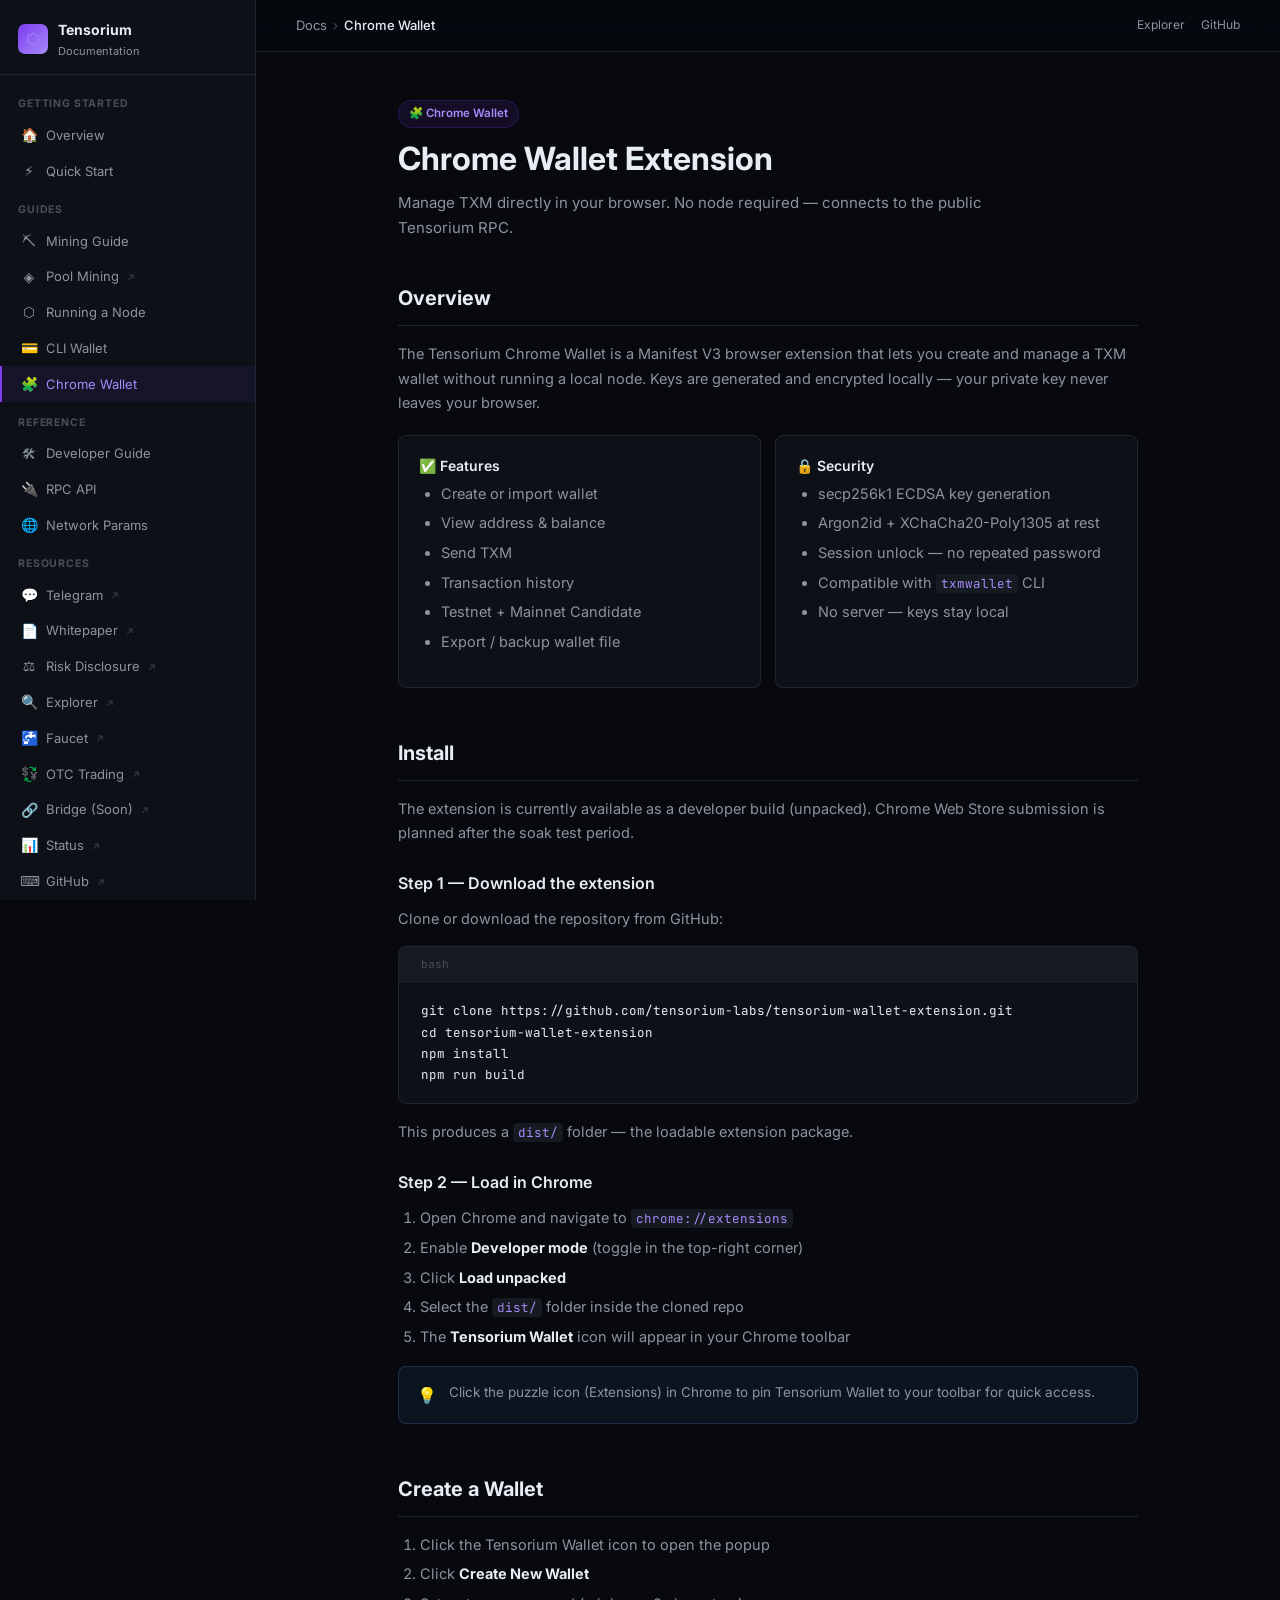
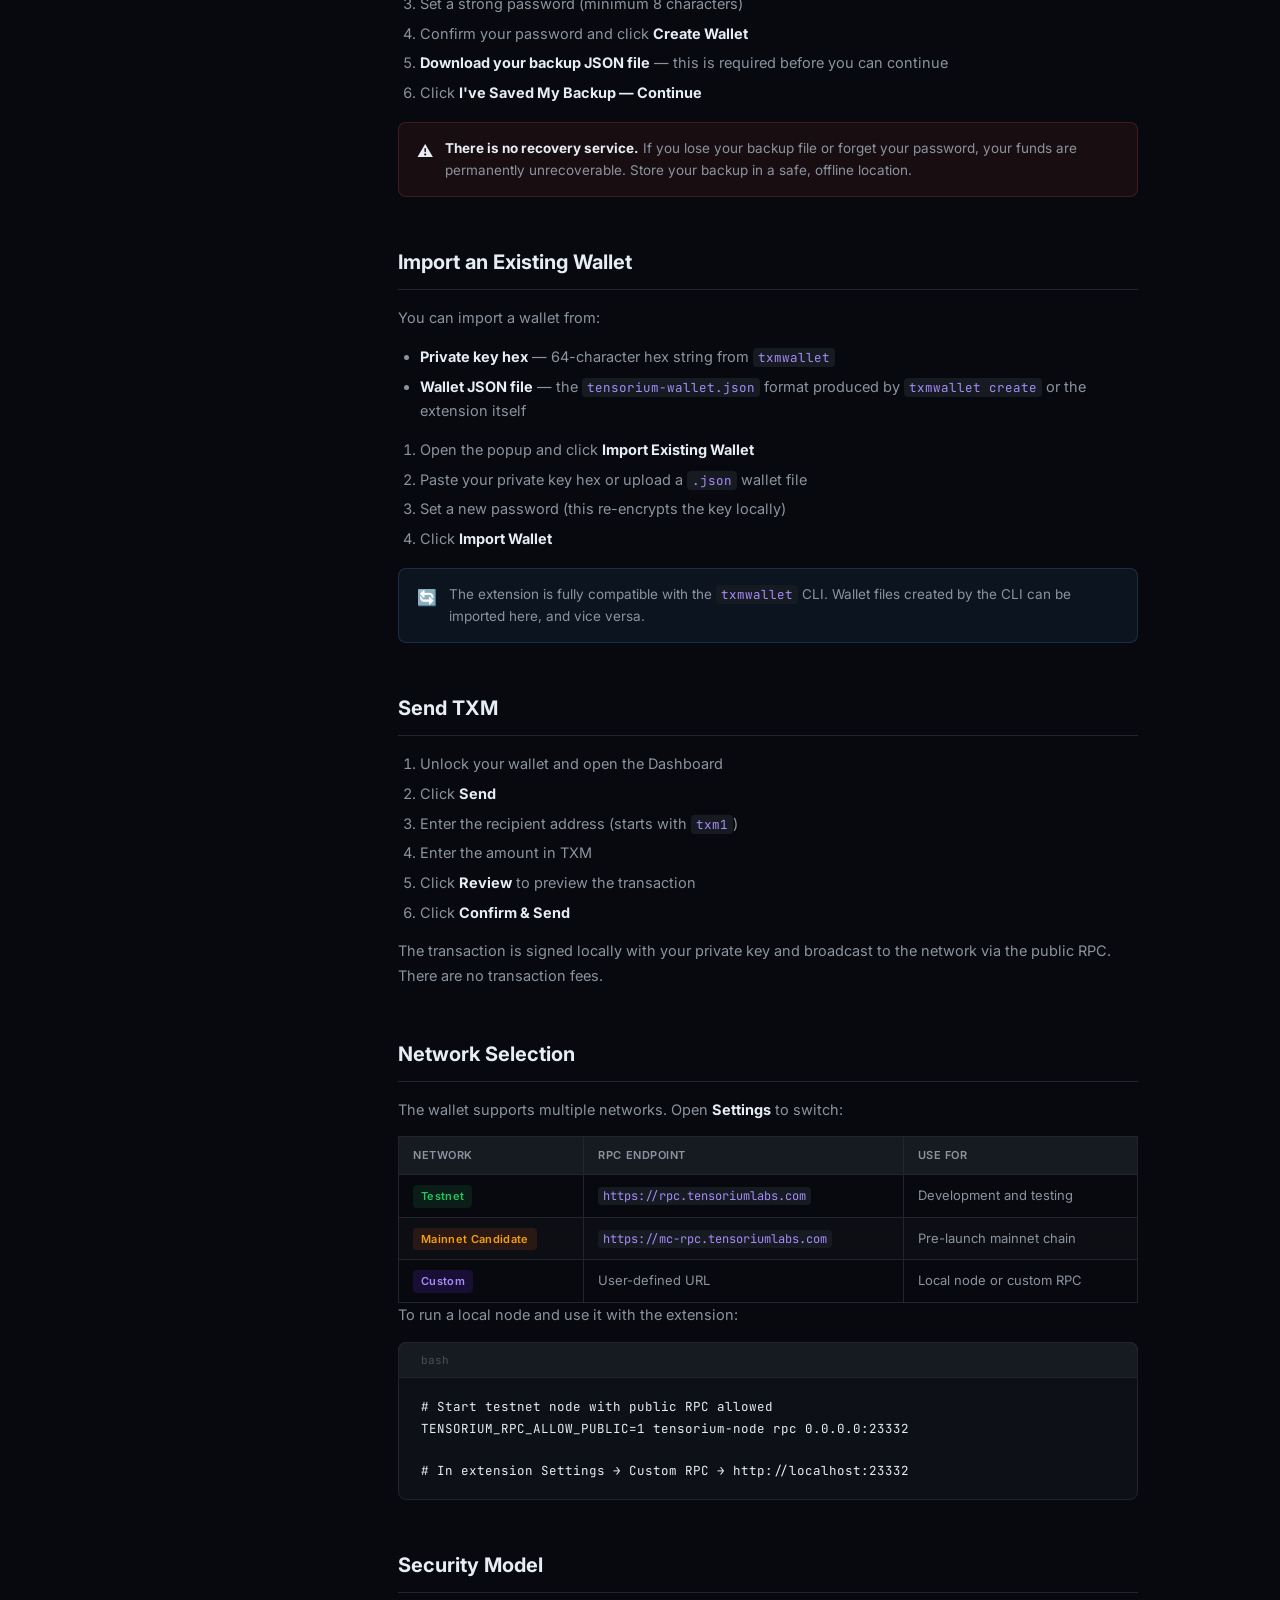
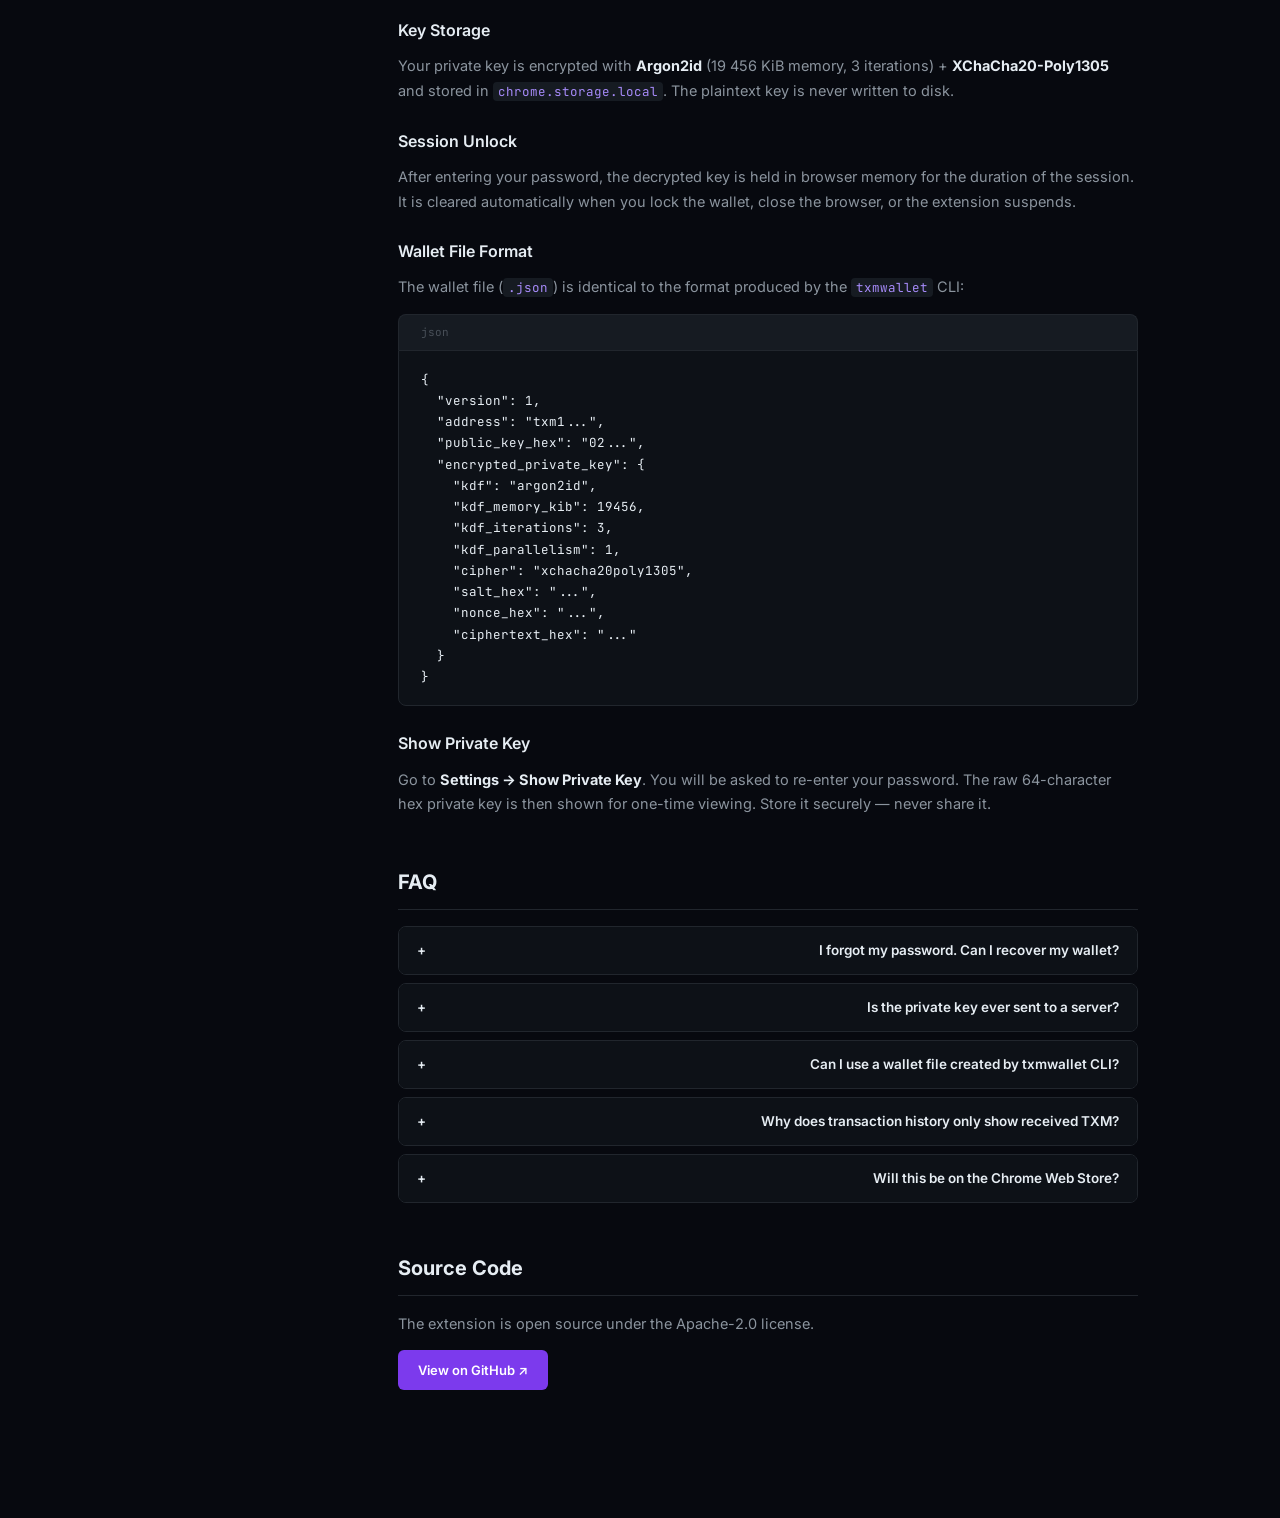
==== chrome-wallet.html @ 3ccdf234 "init: tensorium-docs initial commit" ====
<!DOCTYPE html>
<html lang="en">
<head>
  <meta charset="UTF-8"><meta name="viewport" content="width=device-width, initial-scale=1.0">
  <title>Chrome Wallet — Tensorium Docs</title>
  <link rel="stylesheet" href="/css/style.css">
  <link rel="icon" href="data:image/svg+xml,<svg xmlns='http://www.w3.org/2000/svg' viewBox='0 0 100 100'><text y='.9em' font-size='90'>⬡</text></svg>">
</head>
<body>
<div class="layout">
<aside class="sidebar">
  <a href="/" class="sidebar-brand"><div class="brand-icon">⬡</div><div><div class="brand-name">Tensorium</div><div class="brand-sub">Documentation</div></div></a>
  <nav class="sidebar-nav"></nav>
  <div class="sidebar-footer">v0.3.1-mainnet-candidate</div>
</aside>
<div class="main">
  <div class="topbar">
    <div class="topbar-breadcrumb"><a href="/">Docs</a><span class="sep">›</span><span class="cur">Chrome Wallet</span></div>
    <div class="topbar-links"><a href="https://explorer.tensoriumlabs.com" target="_blank">Explorer</a><a href="https://github.com/tensorium-labs/tensorium-core" target="_blank">GitHub</a></div>
  </div>
  <div class="content">

    <div class="page-header">
      <div class="page-tag">🧩 Chrome Wallet</div>
      <h1 class="page-title">Chrome Wallet Extension</h1>
      <p class="page-desc">Manage TXM directly in your browser. No node required — connects to the public Tensorium RPC.</p>
    </div>

    <div class="section" id="overview">
      <h2>Overview</h2>
      <p>The Tensorium Chrome Wallet is a Manifest V3 browser extension that lets you create and manage a TXM wallet without running a local node. Keys are generated and encrypted locally — your private key never leaves your browser.</p>

      <div class="cards" style="margin-top:1.2rem;">
        <div class="card">
          <div class="card-title">✅ Features</div>
          <ul>
            <li>Create or import wallet</li>
            <li>View address &amp; balance</li>
            <li>Send TXM</li>
            <li>Transaction history</li>
            <li>Testnet + Mainnet Candidate</li>
            <li>Export / backup wallet file</li>
          </ul>
        </div>
        <div class="card">
          <div class="card-title">🔒 Security</div>
          <ul>
            <li>secp256k1 ECDSA key generation</li>
            <li>Argon2id + XChaCha20-Poly1305 at rest</li>
            <li>Session unlock — no repeated password</li>
            <li>Compatible with <code>txmwallet</code> CLI</li>
            <li>No server — keys stay local</li>
          </ul>
        </div>
      </div>
    </div>

    <div class="section" id="install">
      <h2>Install</h2>
      <p>The extension is currently available as a developer build (unpacked). Chrome Web Store submission is planned after the soak test period.</p>

      <h3>Step 1 — Download the extension</h3>
      <p>Clone or download the repository from GitHub:</p>
      <div class="pre-header">bash</div>
      <pre>git clone https://github.com/tensorium-labs/tensorium-wallet-extension.git
cd tensorium-wallet-extension
npm install
npm run build</pre>
      <p>This produces a <code>dist/</code> folder — the loadable extension package.</p>

      <h3>Step 2 — Load in Chrome</h3>
      <ol>
        <li>Open Chrome and navigate to <code>chrome://extensions</code></li>
        <li>Enable <strong>Developer mode</strong> (toggle in the top-right corner)</li>
        <li>Click <strong>Load unpacked</strong></li>
        <li>Select the <code>dist/</code> folder inside the cloned repo</li>
        <li>The <strong>Tensorium Wallet</strong> icon will appear in your Chrome toolbar</li>
      </ol>

      <div class="callout callout-info">
        <span class="callout-icon">💡</span>
        <div class="callout-body">Click the puzzle icon (Extensions) in Chrome to pin Tensorium Wallet to your toolbar for quick access.</div>
      </div>
    </div>

    <div class="section" id="create">
      <h2>Create a Wallet</h2>
      <ol>
        <li>Click the Tensorium Wallet icon to open the popup</li>
        <li>Click <strong>Create New Wallet</strong></li>
        <li>Set a strong password (minimum 8 characters)</li>
        <li>Confirm your password and click <strong>Create Wallet</strong></li>
        <li><strong>Download your backup JSON file</strong> — this is required before you can continue</li>
        <li>Click <strong>I've Saved My Backup — Continue</strong></li>
      </ol>

      <div class="callout callout-danger">
        <span class="callout-icon">⚠️</span>
        <div class="callout-body"><strong>There is no recovery service.</strong> If you lose your backup file or forget your password, your funds are permanently unrecoverable. Store your backup in a safe, offline location.</div>
      </div>
    </div>

    <div class="section" id="import">
      <h2>Import an Existing Wallet</h2>
      <p>You can import a wallet from:</p>
      <ul>
        <li><strong>Private key hex</strong> — 64-character hex string from <code>txmwallet</code></li>
        <li><strong>Wallet JSON file</strong> — the <code>tensorium-wallet.json</code> format produced by <code>txmwallet create</code> or the extension itself</li>
      </ul>
      <ol>
        <li>Open the popup and click <strong>Import Existing Wallet</strong></li>
        <li>Paste your private key hex or upload a <code>.json</code> wallet file</li>
        <li>Set a new password (this re-encrypts the key locally)</li>
        <li>Click <strong>Import Wallet</strong></li>
      </ol>

      <div class="callout callout-info">
        <span class="callout-icon">🔄</span>
        <div class="callout-body">The extension is fully compatible with the <code>txmwallet</code> CLI. Wallet files created by the CLI can be imported here, and vice versa.</div>
      </div>
    </div>

    <div class="section" id="send">
      <h2>Send TXM</h2>
      <ol>
        <li>Unlock your wallet and open the Dashboard</li>
        <li>Click <strong>Send</strong></li>
        <li>Enter the recipient address (starts with <code>txm1</code>)</li>
        <li>Enter the amount in TXM</li>
        <li>Click <strong>Review</strong> to preview the transaction</li>
        <li>Click <strong>Confirm &amp; Send</strong></li>
      </ol>
      <p>The transaction is signed locally with your private key and broadcast to the network via the public RPC. There are no transaction fees.</p>
    </div>

    <div class="section" id="networks">
      <h2>Network Selection</h2>
      <p>The wallet supports multiple networks. Open <strong>Settings</strong> to switch:</p>

      <table>
        <thead><tr><th>Network</th><th>RPC Endpoint</th><th>Use for</th></tr></thead>
        <tbody>
          <tr><td><span class="badge badge-green">Testnet</span></td><td><code>https://rpc.tensoriumlabs.com</code></td><td>Development and testing</td></tr>
          <tr><td><span class="badge badge-yellow">Mainnet Candidate</span></td><td><code>https://mc-rpc.tensoriumlabs.com</code></td><td>Pre-launch mainnet chain</td></tr>
          <tr><td><span class="badge badge-purple">Custom</span></td><td>User-defined URL</td><td>Local node or custom RPC</td></tr>
        </tbody>
      </table>

      <p>To run a local node and use it with the extension:</p>
      <div class="pre-header">bash</div>
      <pre># Start testnet node with public RPC allowed
TENSORIUM_RPC_ALLOW_PUBLIC=1 tensorium-node rpc 0.0.0.0:23332

# In extension Settings → Custom RPC → http://localhost:23332</pre>
    </div>

    <div class="section" id="security-model">
      <h2>Security Model</h2>

      <h3>Key Storage</h3>
      <p>Your private key is encrypted with <strong>Argon2id</strong> (19 456 KiB memory, 3 iterations) + <strong>XChaCha20-Poly1305</strong> and stored in <code>chrome.storage.local</code>. The plaintext key is never written to disk.</p>

      <h3>Session Unlock</h3>
      <p>After entering your password, the decrypted key is held in browser memory for the duration of the session. It is cleared automatically when you lock the wallet, close the browser, or the extension suspends.</p>

      <h3>Wallet File Format</h3>
      <p>The wallet file (<code>.json</code>) is identical to the format produced by the <code>txmwallet</code> CLI:</p>
      <div class="pre-header">json</div>
      <pre>{
  "version": 1,
  "address": "txm1...",
  "public_key_hex": "02...",
  "encrypted_private_key": {
    "kdf": "argon2id",
    "kdf_memory_kib": 19456,
    "kdf_iterations": 3,
    "kdf_parallelism": 1,
    "cipher": "xchacha20poly1305",
    "salt_hex": "...",
    "nonce_hex": "...",
    "ciphertext_hex": "..."
  }
}</pre>

      <h3>Show Private Key</h3>
      <p>Go to <strong>Settings → Show Private Key</strong>. You will be asked to re-enter your password. The raw 64-character hex private key is then shown for one-time viewing. Store it securely — never share it.</p>
    </div>

    <div class="section" id="faq">
      <h2>FAQ</h2>

      <div class="faq-item">
        <div class="faq-q"><span class="faq-icon">+</span> I forgot my password. Can I recover my wallet?</div>
        <div class="faq-a">Only if you have your backup <code>.json</code> file. Import it and set a new password. If you have lost both the password and the backup, funds are unrecoverable — there is no server or recovery service.</div>
      </div>

      <div class="faq-item">
        <div class="faq-q"><span class="faq-icon">+</span> Is the private key ever sent to a server?</div>
        <div class="faq-a">No. Key generation, encryption, and signing all happen inside your browser. Only signed transactions are broadcast to the RPC.</div>
      </div>

      <div class="faq-item">
        <div class="faq-q"><span class="faq-icon">+</span> Can I use a wallet file created by txmwallet CLI?</div>
        <div class="faq-a">Yes. The extension uses the exact same wallet file format. Import it via Settings → Import Wallet → Upload .json file.</div>
      </div>

      <div class="faq-item">
        <div class="faq-q"><span class="faq-icon">+</span> Why does transaction history only show received TXM?</div>
        <div class="faq-a">The current history tab scans blocks for outputs matching your address. Full outgoing detection requires a dedicated indexer, which is planned for Phase 9B. Your sent transactions are still confirmed on-chain — check the explorer for full history.</div>
      </div>

      <div class="faq-item">
        <div class="faq-q"><span class="faq-icon">+</span> Will this be on the Chrome Web Store?</div>
        <div class="faq-a">Yes, after the mainnet-candidate soak test is complete and the chain is stable. Until then, use the developer build via Load Unpacked.</div>
      </div>
    </div>

    <div class="section" id="source">
      <h2>Source Code</h2>
      <p>The extension is open source under the Apache-2.0 license.</p>
      <a class="btn" href="https://github.com/tensorium-labs/tensorium-wallet-extension" target="_blank">View on GitHub ↗</a>
    </div>

  </div><!-- /content -->
</div><!-- /main -->
</div><!-- /layout -->
<script src="/js/nav.js"></script>
<script>buildSidebar('chrome-wallet.html'); setupScrollSpy();</script>
</body>
</html>
---- css/style.css ----
@import url('https://fonts.googleapis.com/css2?family=Inter:wght@400;500;600;700&family=JetBrains+Mono:wght@400;500&display=swap');

:root {
  --bg:        #07090f;
  --surface:   #0d1117;
  --surface2:  #161b22;
  --border:    #21262d;
  --border2:   #30363d;
  --primary:   #7c3aed;
  --primary-l: #a78bfa;
  --blue:      #58a6ff;
  --green:     #3fb950;
  --yellow:    #e3b341;
  --red:       #f85149;
  --text:      #e6edf3;
  --text2:     #8b949e;
  --text3:     #484f58;
  --sidebar-w: 256px;
  --radius:    8px;
}

*, *::before, *::after { box-sizing: border-box; margin: 0; padding: 0; }
html { scroll-behavior: smooth; }

body {
  font-family: 'Inter', system-ui, sans-serif;
  background: var(--bg);
  color: var(--text);
  font-size: 14.5px;
  line-height: 1.7;
}

a { color: var(--primary-l); text-decoration: none; }
a:hover { text-decoration: underline; }

/* ── Layout ──────────────────────────────────────────────────────────────── */

.layout { display: flex; min-height: 100vh; }

/* ── Sidebar ─────────────────────────────────────────────────────────────── */

.sidebar {
  width: var(--sidebar-w);
  flex-shrink: 0;
  background: var(--surface);
  border-right: 1px solid var(--border);
  position: fixed; top: 0; left: 0; height: 100vh;
  overflow-y: auto;
  display: flex; flex-direction: column;
  scrollbar-width: thin;
}

.sidebar-brand {
  display: flex; align-items: center; gap: 10px;
  padding: 18px 18px 14px;
  border-bottom: 1px solid var(--border);
  text-decoration: none;
}
.sidebar-brand:hover { text-decoration: none; }

.brand-icon {
  width: 30px; height: 30px;
  background: linear-gradient(135deg, var(--primary), var(--primary-l));
  border-radius: 7px;
  display: flex; align-items: center; justify-content: center;
  font-size: 15px; flex-shrink: 0;
}

.brand-name { font-weight: 700; font-size: 14px; color: var(--text); }
.brand-sub  { font-size: 11px; color: var(--text2); }

.sidebar-nav { padding: 12px 0; flex: 1; }

.nav-group { margin-bottom: 4px; }

.nav-group-title {
  padding: 8px 18px 4px;
  font-size: 10.5px; font-weight: 700;
  text-transform: uppercase; letter-spacing: .08em;
  color: var(--text3);
}

.nav-item {
  display: flex; align-items: center; gap: 8px;
  padding: 6px 18px;
  font-size: 13px; color: var(--text2);
  text-decoration: none;
  border-left: 2px solid transparent;
  transition: color .12s, background .12s;
  cursor: pointer;
}
.nav-item:hover { color: var(--text); background: var(--surface2); text-decoration: none; }
.nav-item.active { color: var(--primary-l); border-left-color: var(--primary); background: rgba(124,58,237,.08); }
.nav-item .nav-icon { font-size: 14px; width: 18px; text-align: center; flex-shrink: 0; }

.sidebar-footer {
  padding: 12px 18px;
  border-top: 1px solid var(--border);
  font-size: 11px; color: var(--text3);
}
.sidebar-footer a { color: var(--text2); }

/* ── Main ���───────────────────────────────────────────────────────────────── */

.main { margin-left: var(--sidebar-w); flex: 1; min-width: 0; }

.topbar {
  display: flex; align-items: center;
  padding: 0 40px; height: 52px;
  border-bottom: 1px solid var(--border);
  background: rgba(7,9,15,.8);
  backdrop-filter: blur(12px);
  position: sticky; top: 0; z-index: 10;
  gap: 12px;
}

.topbar-breadcrumb {
  display: flex; align-items: center; gap: 6px;
  font-size: 13px; color: var(--text2);
}
.topbar-breadcrumb a { color: var(--text2); }
.topbar-breadcrumb .sep { color: var(--text3); }
.topbar-breadcrumb .cur { color: var(--text); font-weight: 500; }

.topbar-links { margin-left: auto; display: flex; gap: 16px; }
.topbar-links a { font-size: 12px; color: var(--text2); }
.topbar-links a:hover { color: var(--text); text-decoration: none; }

.content { max-width: 820px; margin: 0 auto; padding: 48px 40px 80px; }

/* ── Page header ─────────────────────────────────────────────────────────── */

.page-header { margin-bottom: 40px; }

.page-tag {
  display: inline-flex; align-items: center; gap: 6px;
  background: rgba(124,58,237,.1); color: var(--primary-l);
  border: 1px solid rgba(124,58,237,.2);
  padding: 3px 10px; border-radius: 20px;
  font-size: 11.5px; font-weight: 600; margin-bottom: 12px;
}

.page-title {
  font-size: 32px; font-weight: 700; line-height: 1.2; margin-bottom: 12px;
  background: linear-gradient(135deg, var(--text) 60%, var(--primary-l));
  -webkit-background-clip: text; -webkit-text-fill-color: transparent;
  background-clip: text;
}

.page-desc { font-size: 15px; color: var(--text2); max-width: 600px; }

/* ── Section headings ────────────────────────────────────────────────────── */

.section { margin-bottom: 48px; scroll-margin-top: 72px; }

h2 {
  font-size: 20px; font-weight: 700; color: var(--text);
  margin-bottom: 16px; padding-bottom: 10px;
  border-bottom: 1px solid var(--border);
}

h3 {
  font-size: 16px; font-weight: 600; color: var(--text);
  margin: 24px 0 10px;
}

h4 {
  font-size: 11px; font-weight: 700; text-transform: uppercase;
  letter-spacing: .06em; color: var(--text2);
  margin: 18px 0 8px;
}

p { color: var(--text2); margin-bottom: 14px; }
p strong { color: var(--text); }

ul, ol { padding-left: 22px; margin-bottom: 14px; }
li { color: var(--text2); margin-bottom: 5px; }
li strong { color: var(--text); }

/* ── Code ────────────────────────────────────────────────────────────────── */

pre {
  background: var(--surface);
  border: 1px solid var(--border);
  border-radius: var(--radius);
  padding: 18px 22px;
  overflow-x: auto;
  font-family: 'JetBrains Mono', monospace;
  font-size: 12.5px; line-height: 1.7;
  color: var(--text); margin: 16px 0;
  position: relative;
}

.pre-header {
  background: var(--surface2);
  border: 1px solid var(--border);
  border-bottom: none;
  border-radius: var(--radius) var(--radius) 0 0;
  padding: 8px 22px;
  font-size: 11px; color: var(--text3);
  font-family: 'JetBrains Mono', monospace;
  display: flex; align-items: center; justify-content: space-between;
}

.pre-header + pre {
  border-top-left-radius: 0;
  border-top-right-radius: 0;
  margin-top: 0;
}

code {
  font-family: 'JetBrains Mono', monospace;
  font-size: 12.5px; background: var(--surface2);
  padding: 1px 5px; border-radius: 4px;
  color: var(--primary-l);
}
pre code { background: none; padding: 0; color: inherit; }

/* ── Tables ──────────────────────────────────────────────────────────────── */

.table-wrap { overflow-x: auto; margin: 16px 0; }

table { width: 100%; border-collapse: collapse; font-size: 13px; }

th {
  background: var(--surface2);
  padding: 9px 14px;
  text-align: left; font-size: 11px; font-weight: 600;
  text-transform: uppercase; letter-spacing: .05em;
  color: var(--text2); border: 1px solid var(--border);
}

td {
  padding: 9px 14px; border: 1px solid var(--border);
  color: var(--text2); vertical-align: top;
}
td:first-child { color: var(--text); font-weight: 500; }
td code { font-size: 12px; }
tr:nth-child(even) td { background: rgba(255,255,255,.018); }

/* ── Callouts ─────────────────────────────────────────────────────────���──── */

.callout {
  border-radius: var(--radius); padding: 14px 18px;
  margin: 16px 0; font-size: 13.5px;
  display: flex; gap: 12px; align-items: flex-start;
}
.callout-icon { font-size: 16px; flex-shrink: 0; margin-top: 1px; }
.callout-body { color: var(--text2); }
.callout-body strong { color: var(--text); }
.callout-info    { background: rgba(88,166,255,.07);  border: 1px solid rgba(88,166,255,.18); }
.callout-warn    { background: rgba(227,179,65,.07);  border: 1px solid rgba(227,179,65,.18); }
.callout-success { background: rgba(63,185,80,.07);   border: 1px solid rgba(63,185,80,.18); }
.callout-danger  { background: rgba(248,81,73,.07);   border: 1px solid rgba(248,81,73,.18); }

/* ── Steps ───────────────────────────────────────────────────────────────── */

.steps { margin: 20px 0; }

.step {
  display: flex; gap: 16px;
  padding: 16px 0; border-bottom: 1px solid var(--border);
}
.step:last-child { border-bottom: none; }

.step-num {
  width: 28px; height: 28px; border-radius: 50%;
  background: rgba(124,58,237,.15); color: var(--primary-l);
  border: 1px solid rgba(124,58,237,.3);
  display: flex; align-items: center; justify-content: center;
  font-size: 13px; font-weight: 700; flex-shrink: 0; margin-top: 1px;
}

.step-content {}
.step-title { font-weight: 600; color: var(--text); margin-bottom: 4px; }
.step-desc  { font-size: 13px; color: var(--text2); }

/* ── Cards grid ──────────────────────────────────────────────────────────── */

.cards { display: grid; grid-template-columns: repeat(auto-fit, minmax(220px, 1fr)); gap: 14px; margin: 20px 0; }

.card {
  background: var(--surface); border: 1px solid var(--border);
  border-radius: var(--radius); padding: 18px 20px;
  text-decoration: none; transition: border-color .15s, transform .15s;
  display: block;
}
.card:hover { border-color: var(--primary); transform: translateY(-1px); text-decoration: none; }
.card-icon  { font-size: 22px; margin-bottom: 10px; }
.card-title { font-weight: 600; color: var(--text); margin-bottom: 4px; font-size: 14px; }
.card-desc  { font-size: 12.5px; color: var(--text2); }

/* ── Params table ────────────────────────────────────────────────────────── */

.param-table { margin: 16px 0; }
.param-row {
  display: grid; grid-template-columns: 220px 1fr;
  border-bottom: 1px solid var(--border);
  padding: 10px 0; gap: 16px;
}
.param-row:first-child { border-top: 1px solid var(--border); }
.param-key  { font-family: 'JetBrains Mono', monospace; font-size: 12.5px; color: var(--primary-l); }
.param-val  { font-size: 13px; color: var(--text2); }

/* ── FAQ ─────────────────────────────────────────────────────────────────── */

.faq { margin: 16px 0; }
.faq-item { border: 1px solid var(--border); border-radius: var(--radius); margin-bottom: 8px; overflow: hidden; }
.faq-q {
  padding: 12px 18px; font-weight: 600; font-size: 13.5px;
  background: var(--surface); cursor: pointer;
  display: flex; justify-content: space-between; align-items: center;
  user-select: none;
}
.faq-q:hover { background: var(--surface2); }
.faq-a {
  max-height: 0; overflow: hidden;
  transition: max-height .25s, padding .25s;
  font-size: 13.5px; color: var(--text2); padding: 0 18px;
}
.faq-a.open { max-height: 400px; padding: 14px 18px; border-top: 1px solid var(--border); }

/* ── Responsive ──────────────────────────────────────────────────────────── */

@media (max-width: 900px) {
  .sidebar { display: none; }
  .main    { margin-left: 0; }
  .content { padding: 32px 20px 60px; }
  .topbar  { padding: 0 20px; }
}

/* ── Badges ──────────────────────────────────────────────────────────────── */
.badge { display: inline-block; padding: 2px 8px; border-radius: 4px; font-size: 11px; font-weight: 600; letter-spacing: .03em; }
.badge-green  { background: #14532d44; color: #22c55e; }
.badge-yellow { background: #78350f44; color: #f59e0b; }
.badge-purple { background: #4c1d9544; color: #a78bfa; }

/* ── Button ──────────────────────────────────────────────────────────────── */
.btn { display: inline-block; background: var(--primary); color: #fff; padding: 9px 20px; border-radius: 6px; font-size: 13px; font-weight: 600; text-decoration: none; transition: opacity .15s; }
.btn:hover { opacity: .85; text-decoration: none; }
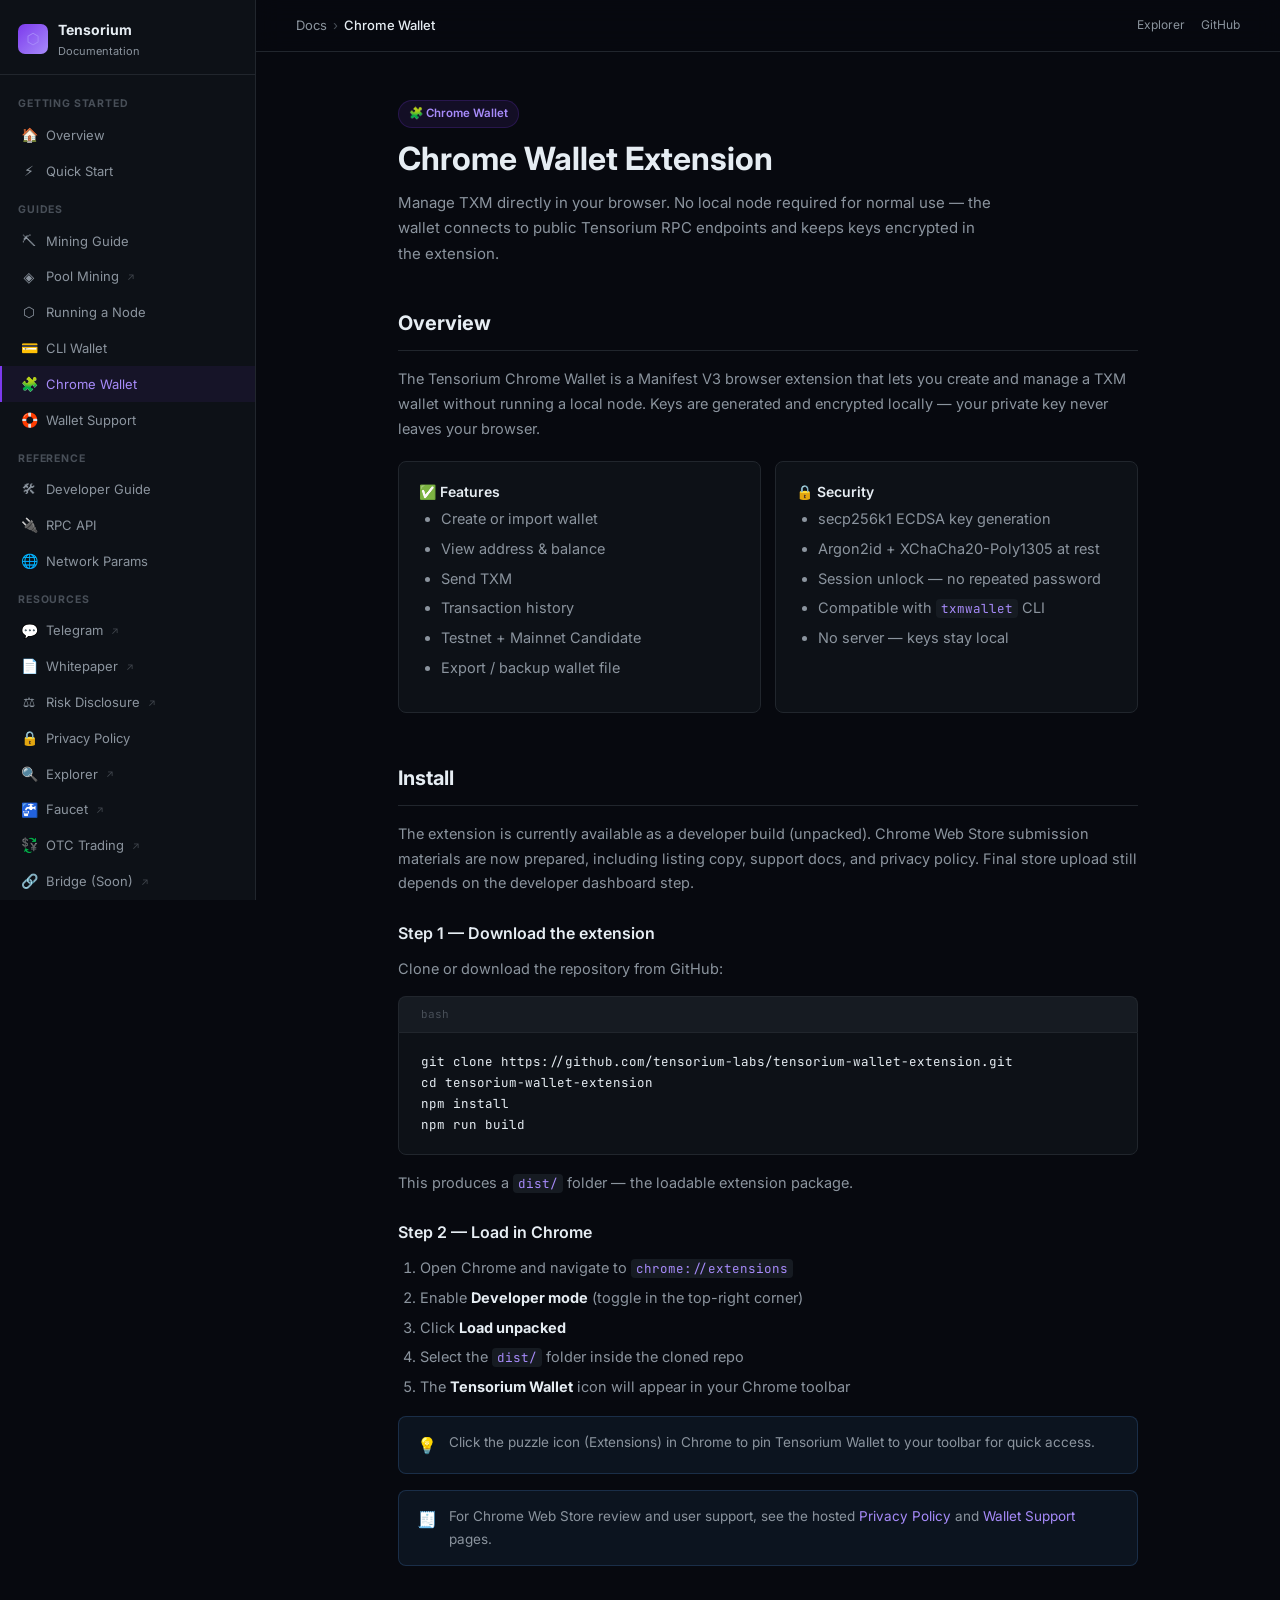
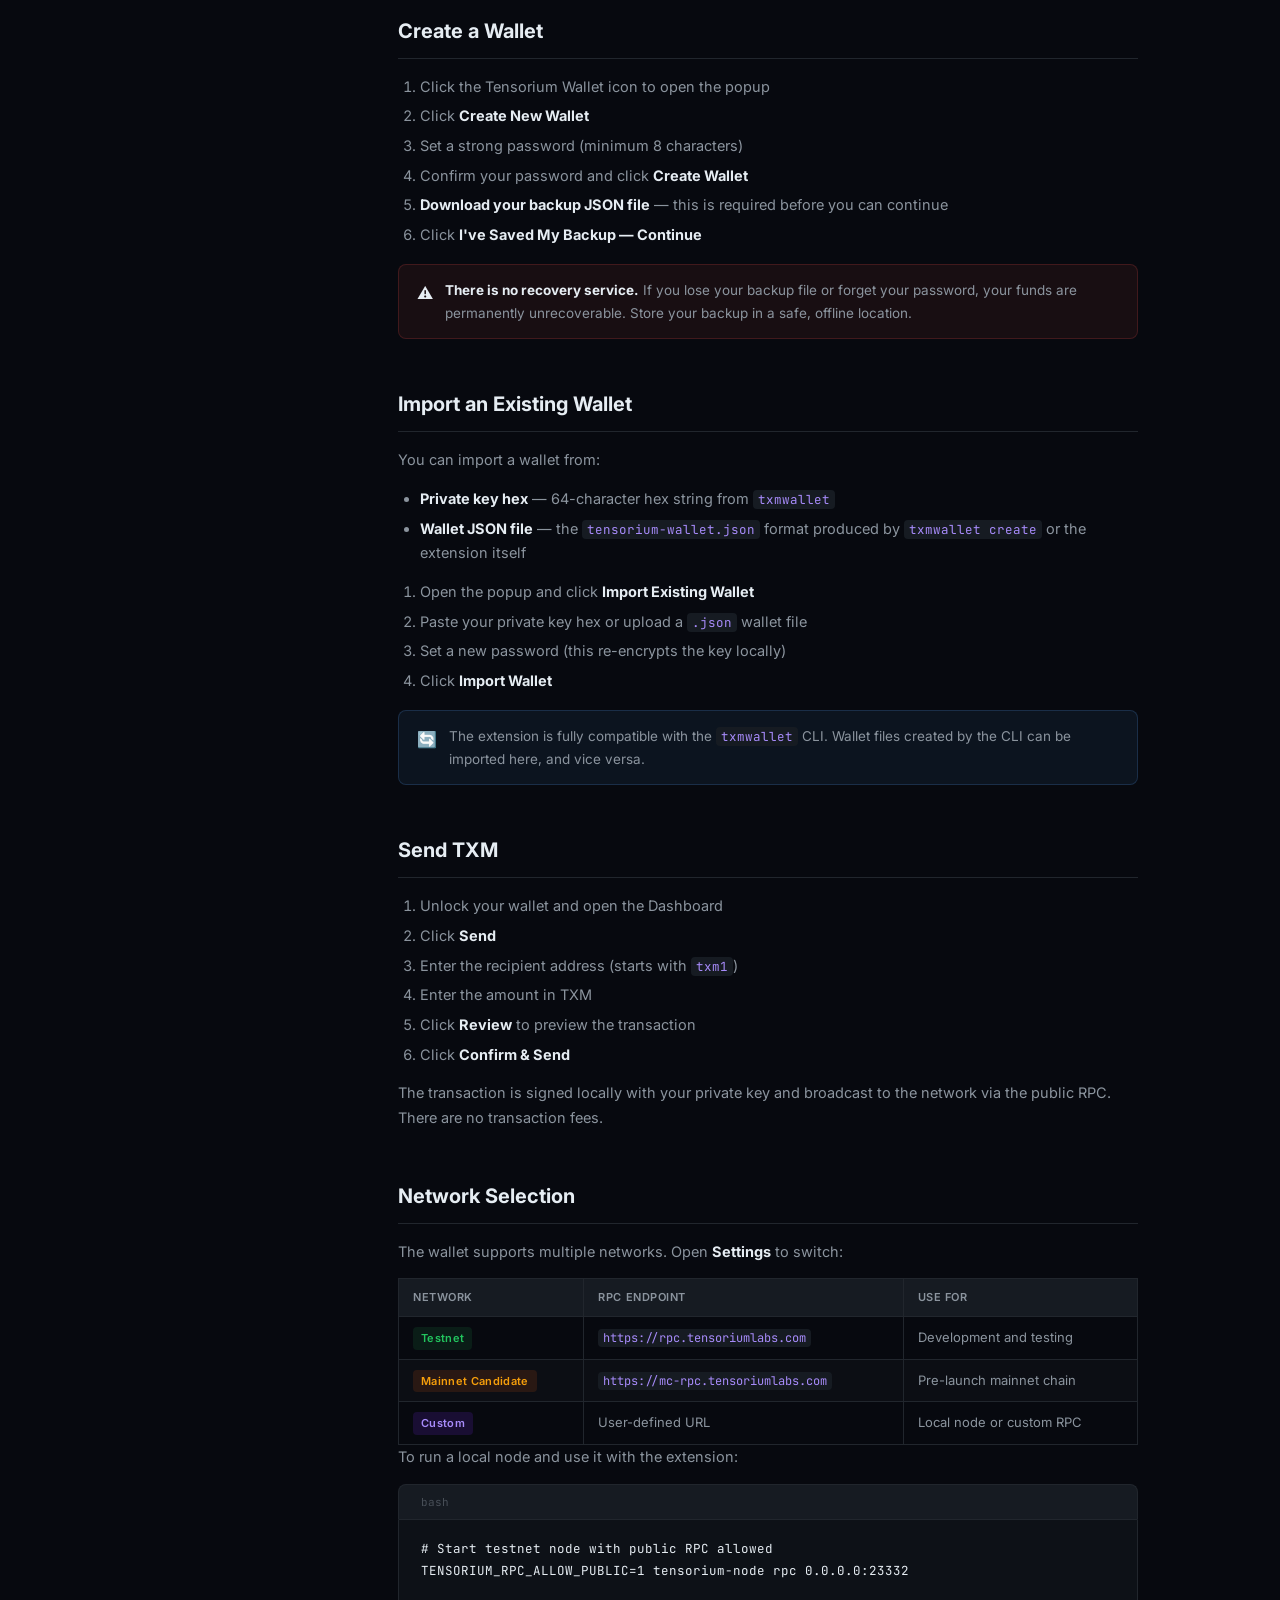
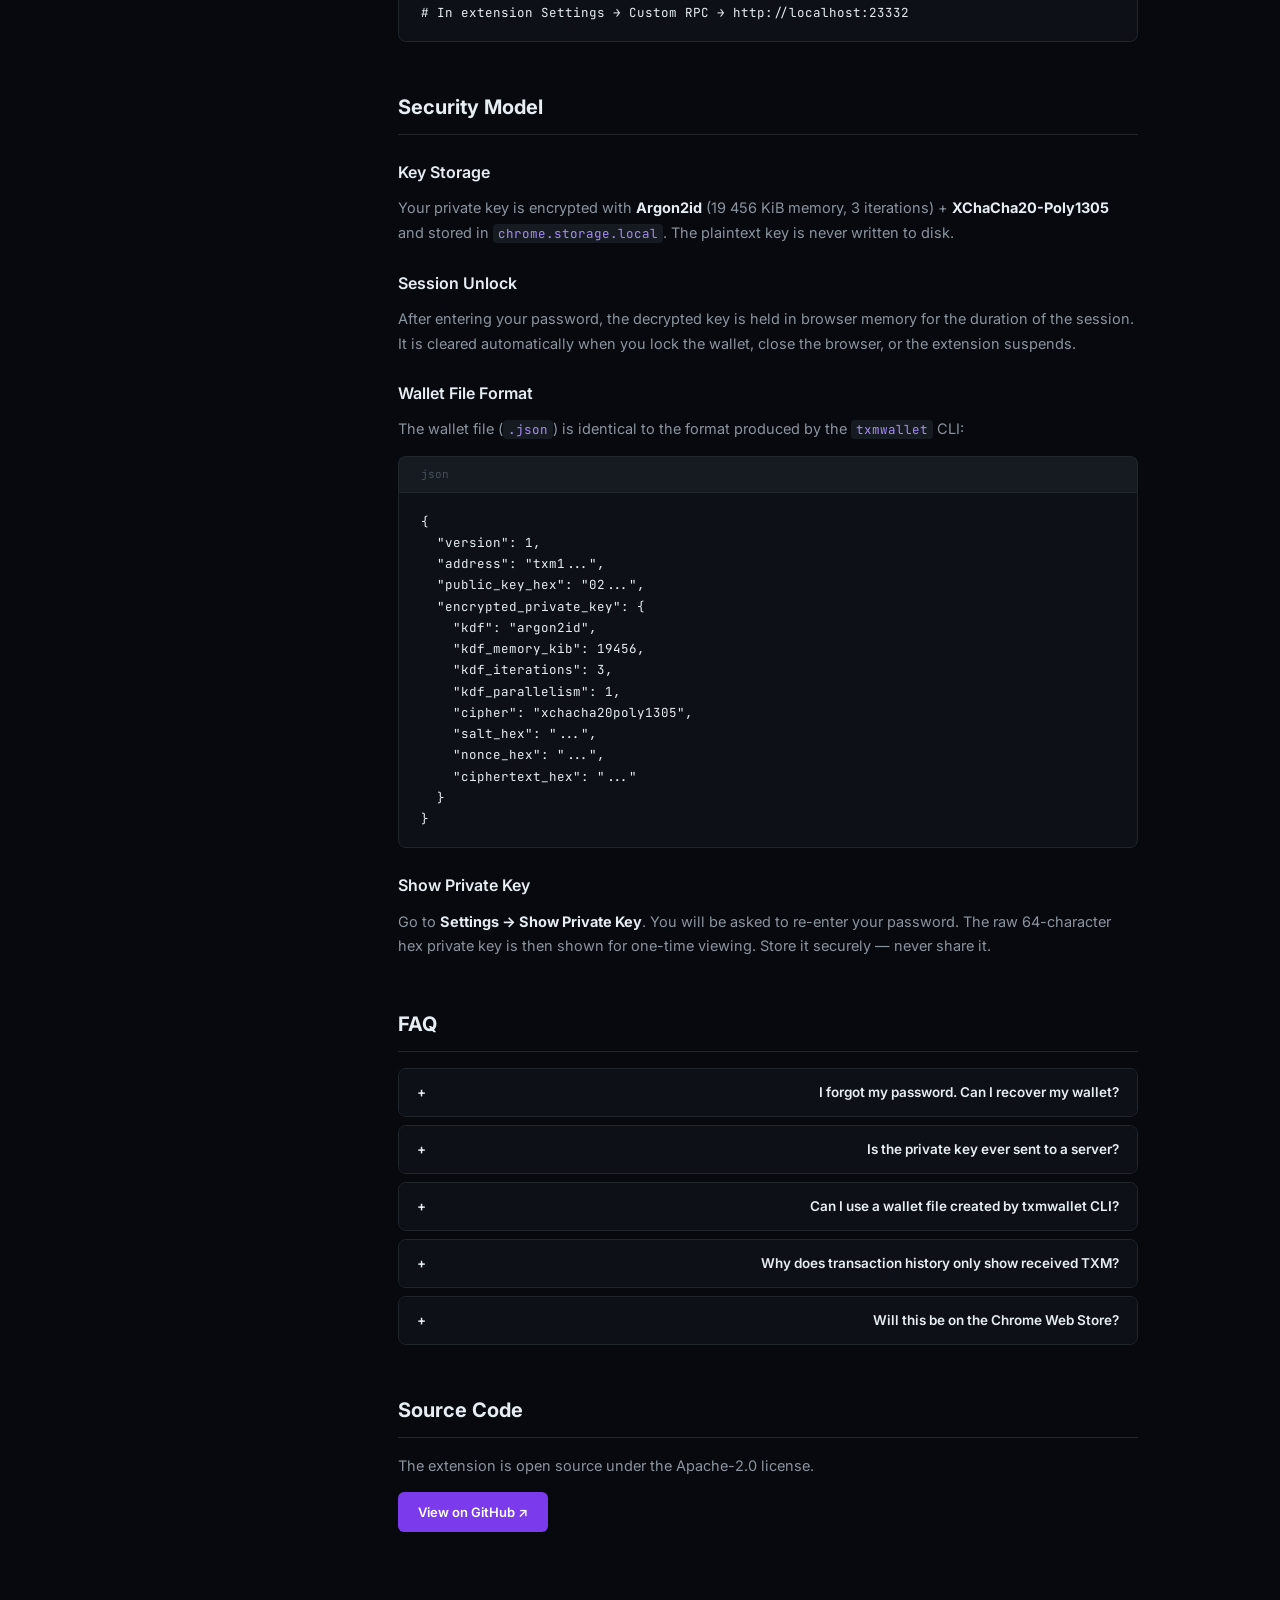
==== commit e7659bd9: "docs: add wallet support and privacy pages" ====
--- a/chrome-wallet.html
+++ b/chrome-wallet.html
@@ -23,7 +23,7 @@
     <div class="page-header">
       <div class="page-tag">🧩 Chrome Wallet</div>
       <h1 class="page-title">Chrome Wallet Extension</h1>
-      <p class="page-desc">Manage TXM directly in your browser. No node required — connects to the public Tensorium RPC.</p>
+      <p class="page-desc">Manage TXM directly in your browser. No local node required for normal use — the wallet connects to public Tensorium RPC endpoints and keeps keys encrypted in the extension.</p>
     </div>
 
     <div class="section" id="overview">
@@ -57,7 +57,7 @@
 
     <div class="section" id="install">
       <h2>Install</h2>
-      <p>The extension is currently available as a developer build (unpacked). Chrome Web Store submission is planned after the soak test period.</p>
+      <p>The extension is currently available as a developer build (unpacked). Chrome Web Store submission materials are now prepared, including listing copy, support docs, and privacy policy. Final store upload still depends on the developer dashboard step.</p>
 
       <h3>Step 1 — Download the extension</h3>
       <p>Clone or download the repository from GitHub:</p>
@@ -80,6 +80,11 @@
       <div class="callout callout-info">
         <span class="callout-icon">💡</span>
         <div class="callout-body">Click the puzzle icon (Extensions) in Chrome to pin Tensorium Wallet to your toolbar for quick access.</div>
+      </div>
+
+      <div class="callout callout-info">
+        <span class="callout-icon">🧾</span>
+        <div class="callout-body">For Chrome Web Store review and user support, see the hosted <a href="/privacy-policy.html">Privacy Policy</a> and <a href="/wallet-support.html">Wallet Support</a> pages.</div>
       </div>
     </div>
 
@@ -211,7 +216,7 @@
 
       <div class="faq-item">
         <div class="faq-q"><span class="faq-icon">+</span> Will this be on the Chrome Web Store?</div>
-        <div class="faq-a">Yes, after the mainnet-candidate soak test is complete and the chain is stable. Until then, use the developer build via Load Unpacked.</div>
+          <div class="faq-a">Yes. The submission pack is ready, but final publication still depends on manual Chrome Web Store dashboard steps and review timing. Until the listing is approved, use the developer build via Load Unpacked.</div>
       </div>
     </div>
 
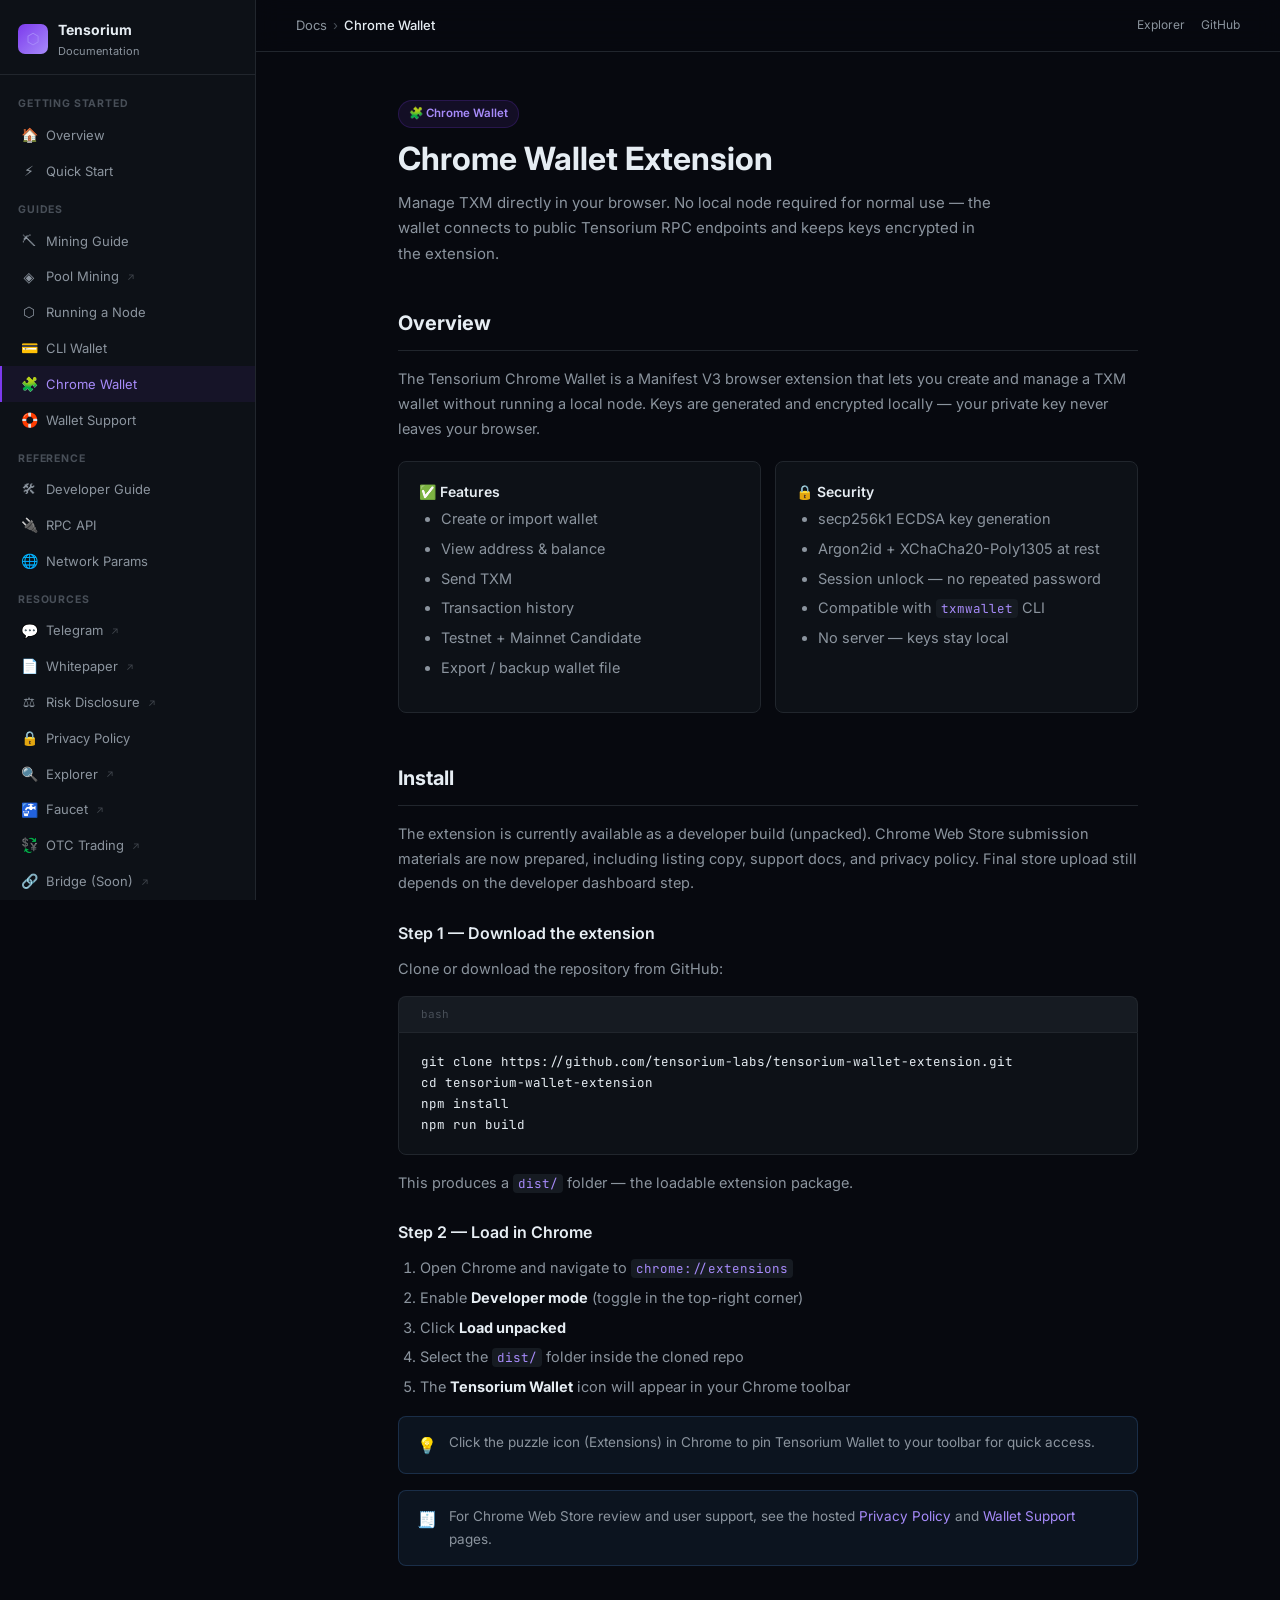
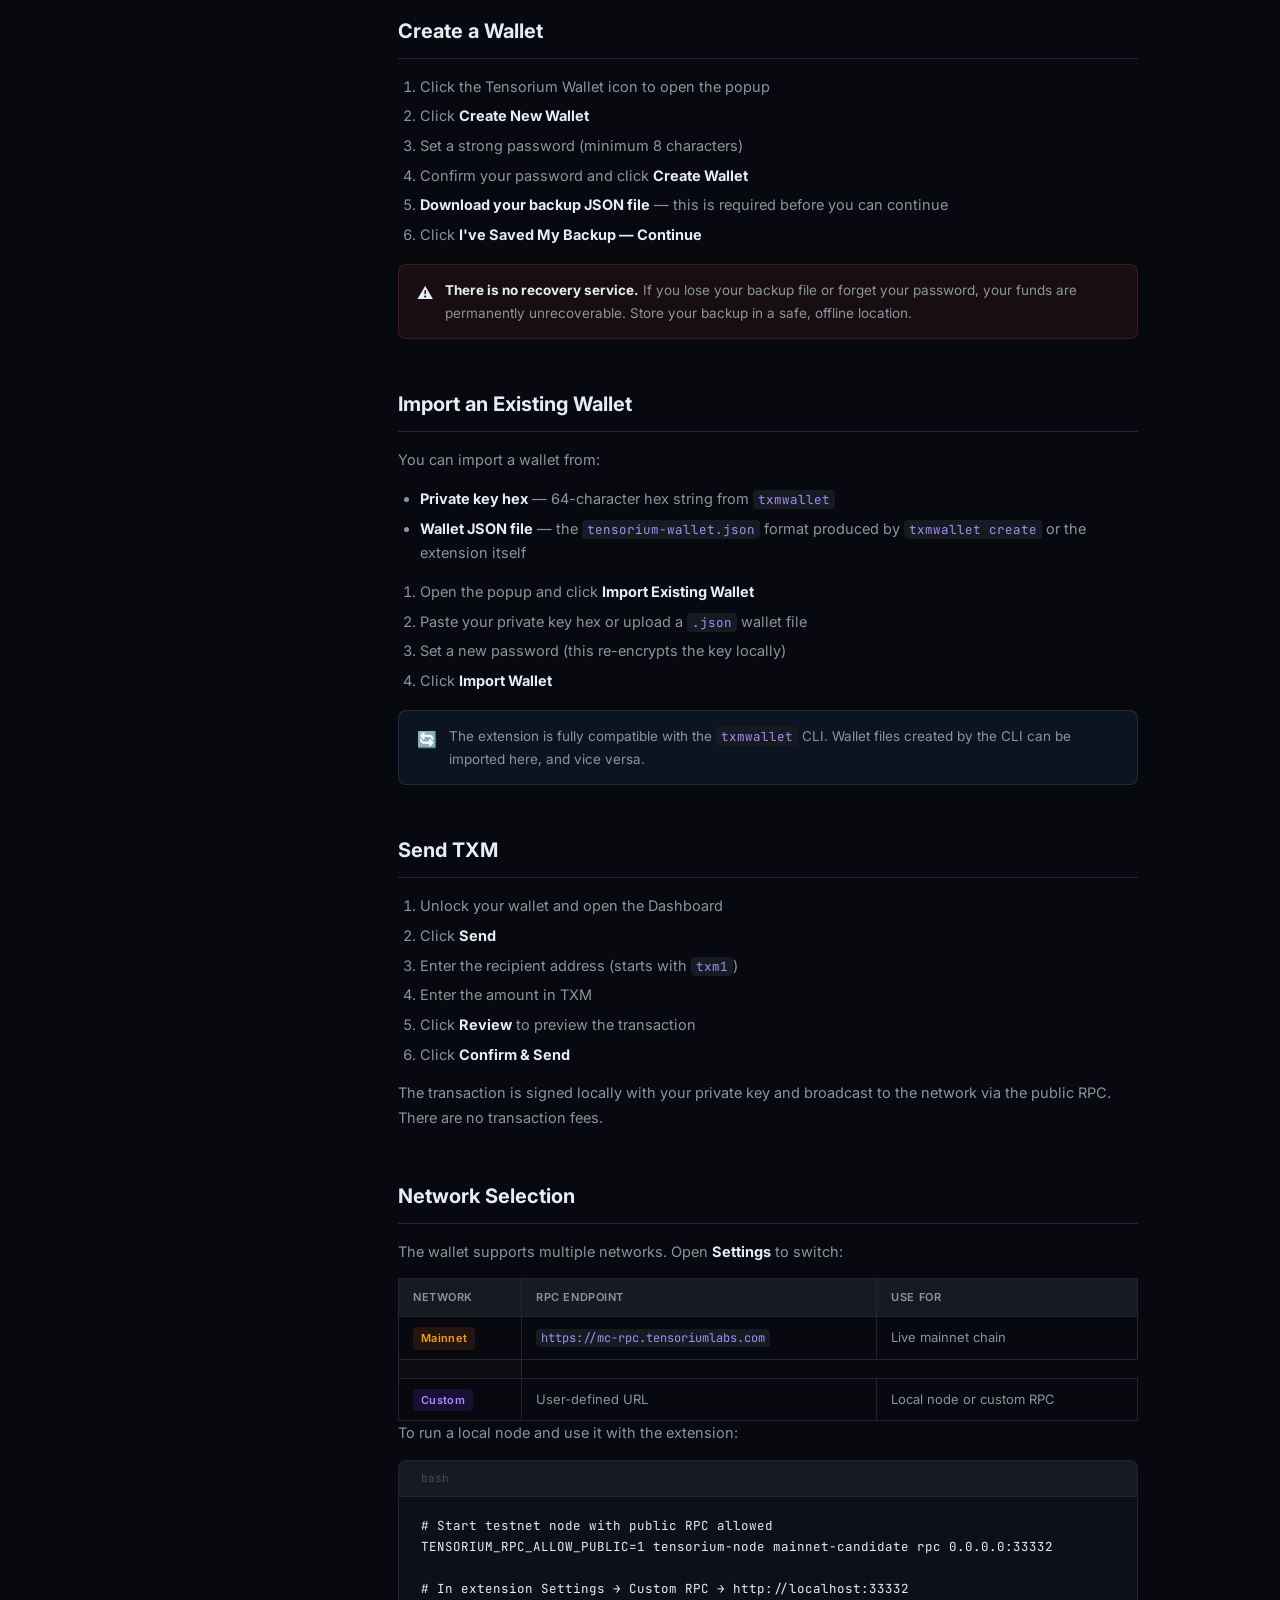
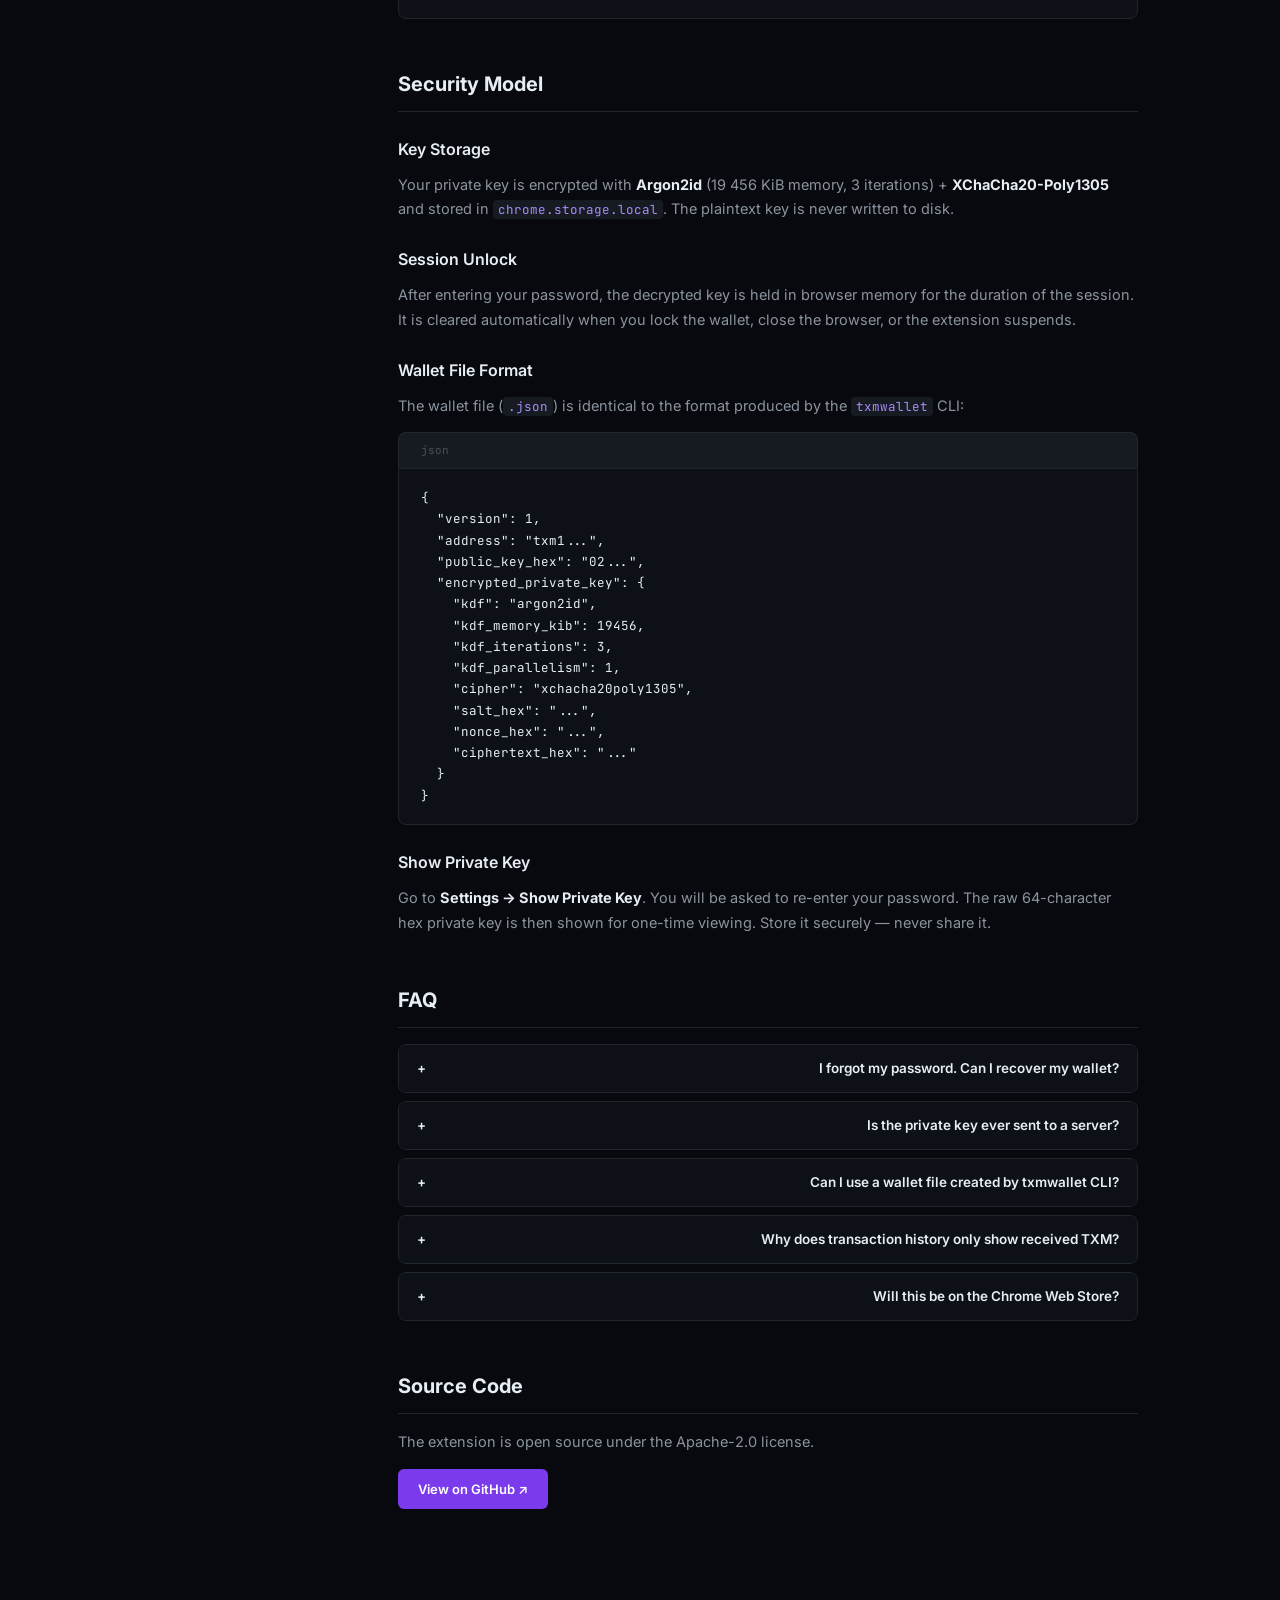
==== commit 60633c6f: "fix: remove testnet references, update to mainnet endpoints - rpc.tensoriumlabs.com → mc-rpc.tensori" ====
--- a/chrome-wallet.html
+++ b/chrome-wallet.html
@@ -145,8 +145,8 @@
       <table>
         <thead><tr><th>Network</th><th>RPC Endpoint</th><th>Use for</th></tr></thead>
         <tbody>
-          <tr><td><span class="badge badge-green">Testnet</span></td><td><code>https://rpc.tensoriumlabs.com</code></td><td>Development and testing</td></tr>
-          <tr><td><span class="badge badge-yellow">Mainnet Candidate</span></td><td><code>https://mc-rpc.tensoriumlabs.com</code></td><td>Pre-launch mainnet chain</td></tr>
+          <tr><td><span class="badge badge-yellow">Mainnet</span></td><td><code>https://mc-rpc.tensoriumlabs.com</code></td><td>Live mainnet chain</td></tr>
+          <tr><td></tr>
           <tr><td><span class="badge badge-purple">Custom</span></td><td>User-defined URL</td><td>Local node or custom RPC</td></tr>
         </tbody>
       </table>
@@ -154,9 +154,9 @@
       <p>To run a local node and use it with the extension:</p>
       <div class="pre-header">bash</div>
       <pre># Start testnet node with public RPC allowed
-TENSORIUM_RPC_ALLOW_PUBLIC=1 tensorium-node rpc 0.0.0.0:23332
-
-# In extension Settings → Custom RPC → http://localhost:23332</pre>
+TENSORIUM_RPC_ALLOW_PUBLIC=1 tensorium-node mainnet-candidate rpc 0.0.0.0:33332
+
+# In extension Settings → Custom RPC → http://localhost:33332</pre>
     </div>
 
     <div class="section" id="security-model">
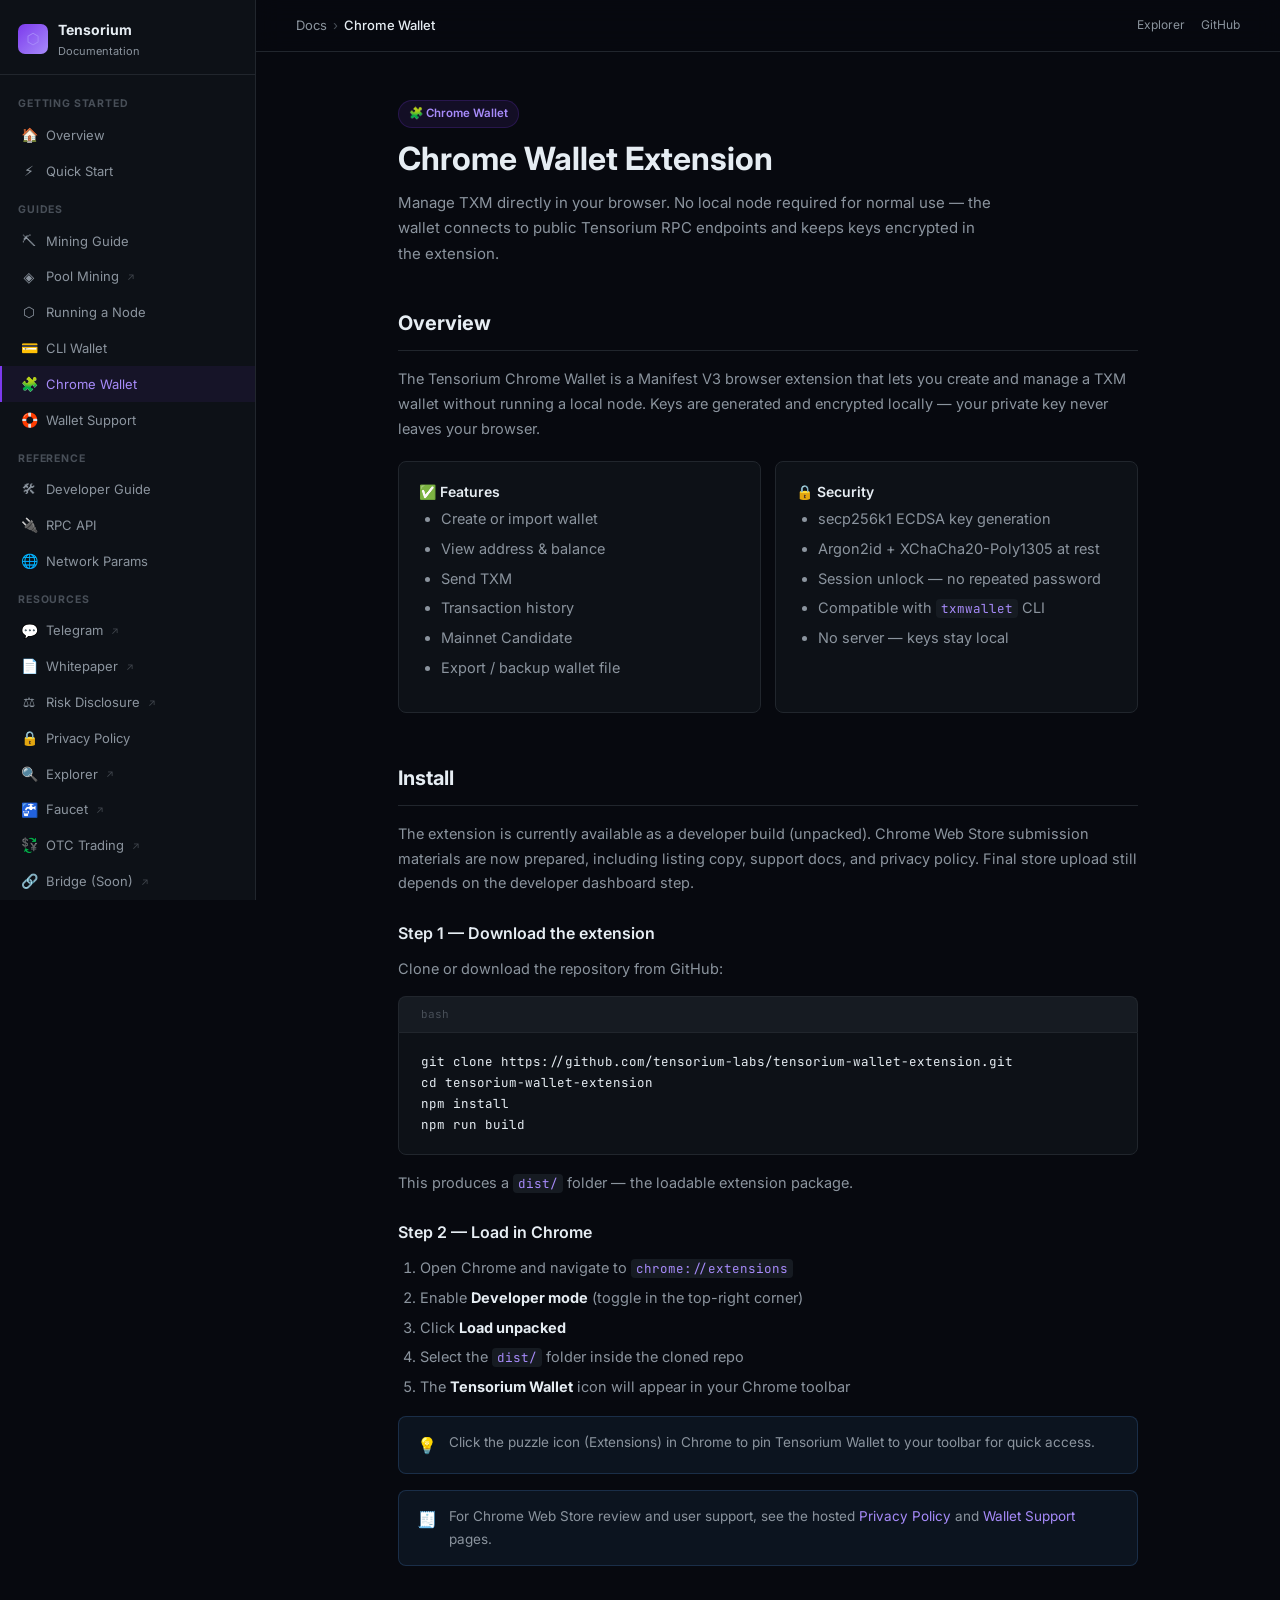
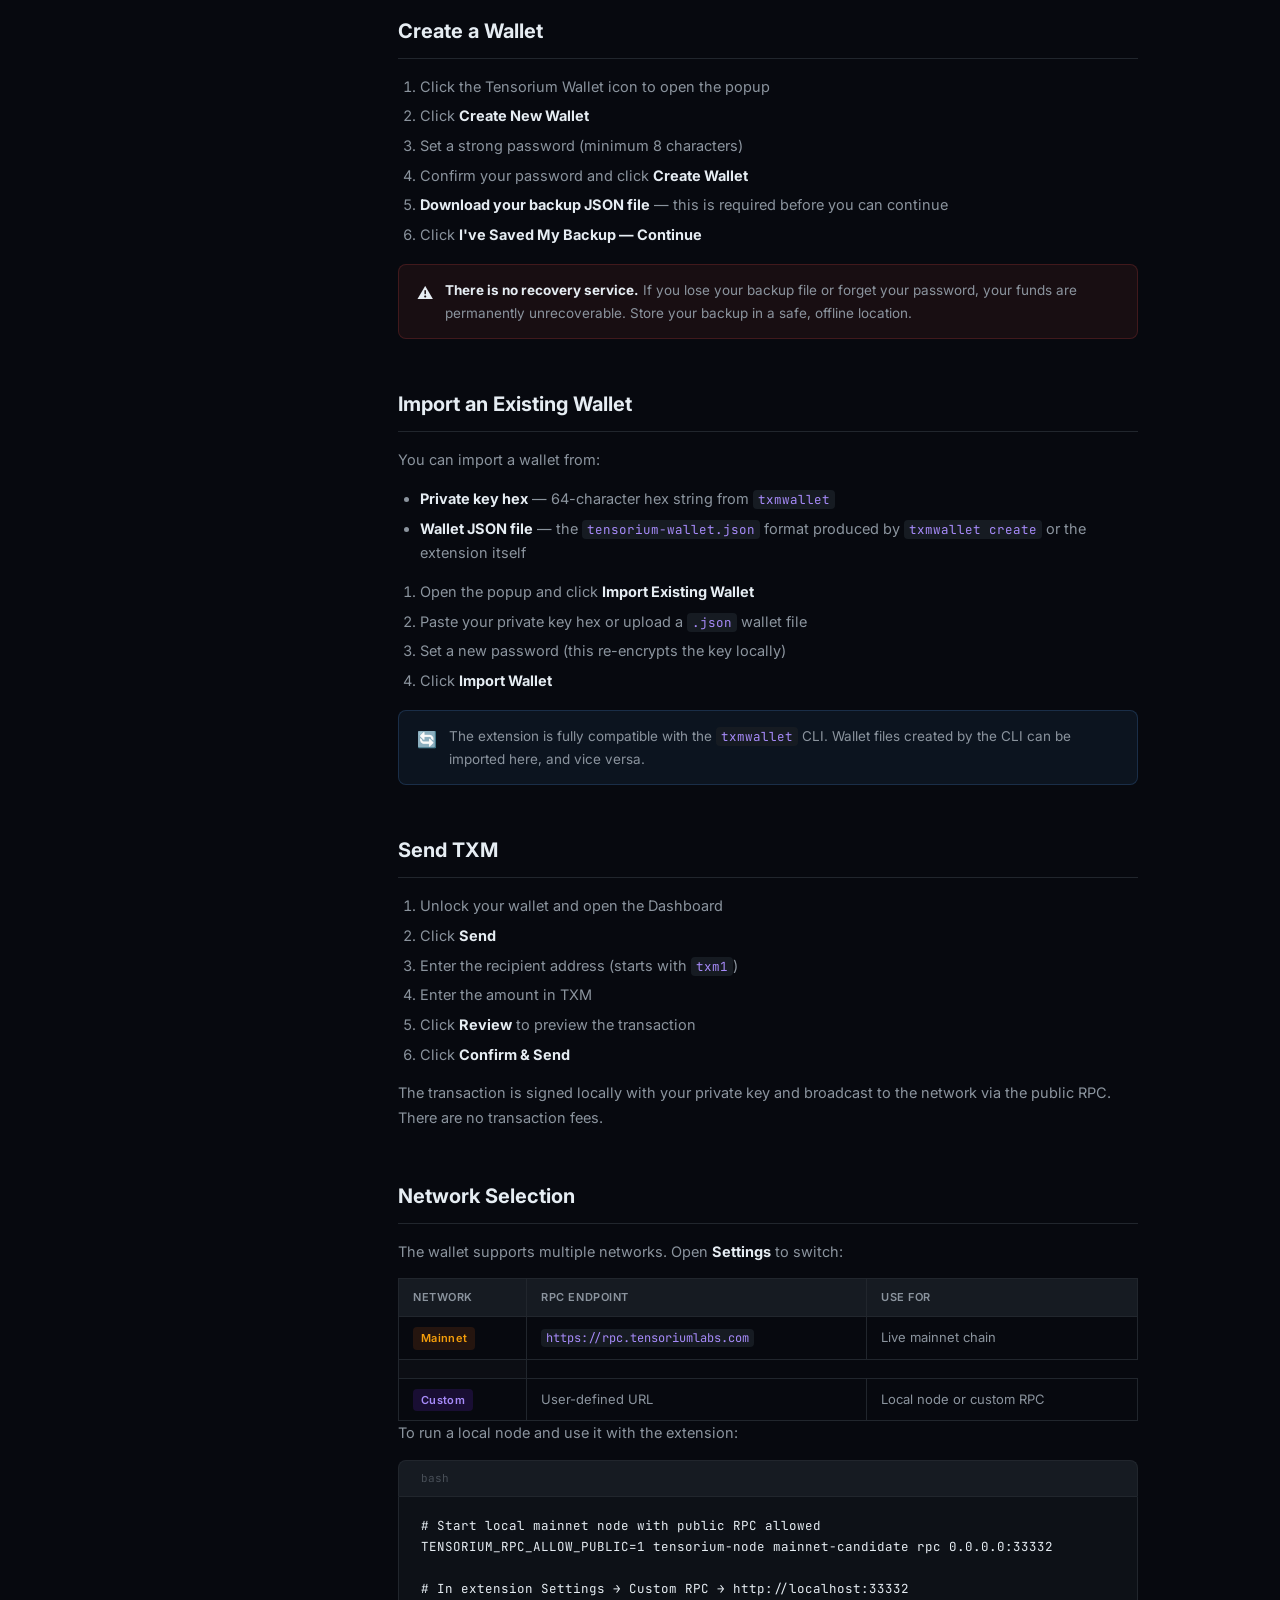
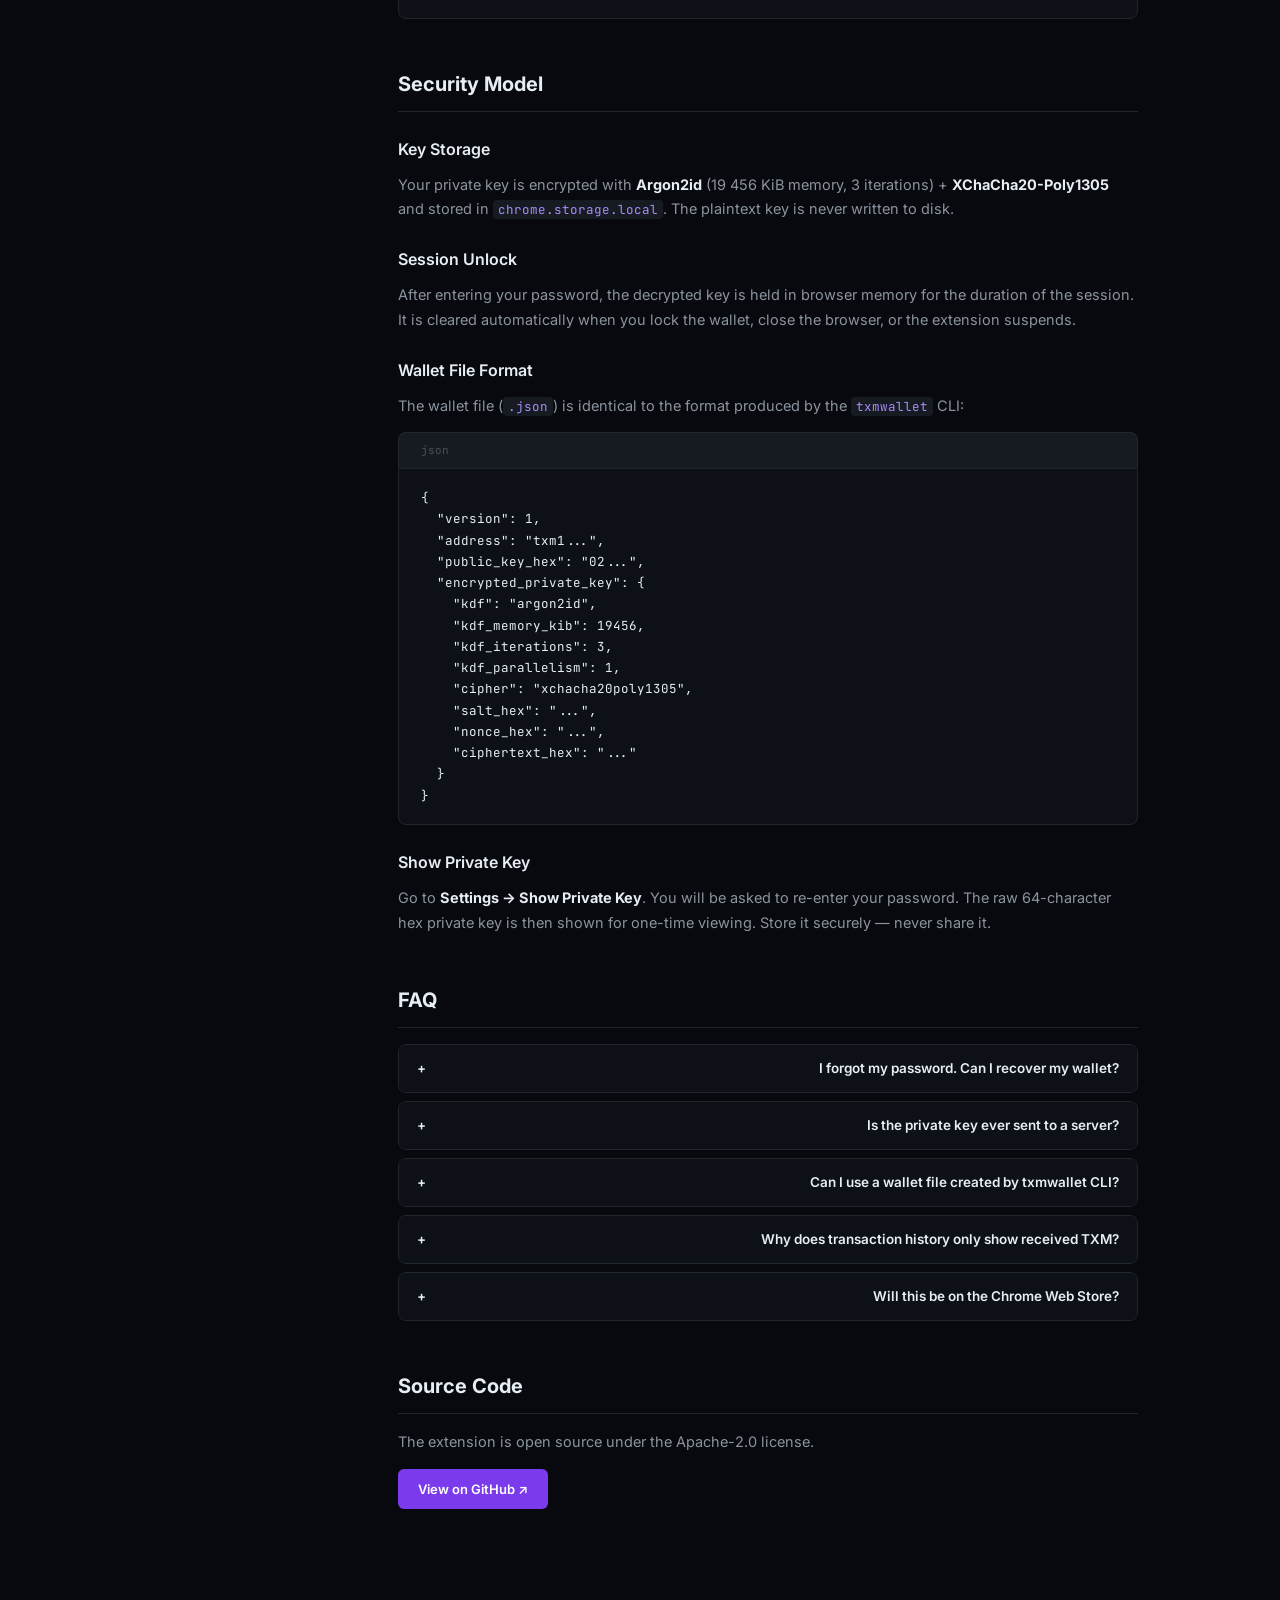
==== commit 5610b6cb: "docs: remove testnet wording from public wallet pages" ====
--- a/chrome-wallet.html
+++ b/chrome-wallet.html
@@ -11,7 +11,7 @@
 <aside class="sidebar">
   <a href="/" class="sidebar-brand"><div class="brand-icon">⬡</div><div><div class="brand-name">Tensorium</div><div class="brand-sub">Documentation</div></div></a>
   <nav class="sidebar-nav"></nav>
-  <div class="sidebar-footer">v0.3.1-mainnet-candidate</div>
+  <div class="sidebar-footer">v0.3.3-mainnet</div>
 </aside>
 <div class="main">
   <div class="topbar">
@@ -38,7 +38,7 @@
             <li>View address &amp; balance</li>
             <li>Send TXM</li>
             <li>Transaction history</li>
-            <li>Testnet + Mainnet Candidate</li>
+            <li>Mainnet Candidate</li>
             <li>Export / backup wallet file</li>
           </ul>
         </div>
@@ -145,7 +145,7 @@
       <table>
         <thead><tr><th>Network</th><th>RPC Endpoint</th><th>Use for</th></tr></thead>
         <tbody>
-          <tr><td><span class="badge badge-yellow">Mainnet</span></td><td><code>https://mc-rpc.tensoriumlabs.com</code></td><td>Live mainnet chain</td></tr>
+          <tr><td><span class="badge badge-yellow">Mainnet</span></td><td><code>https://rpc.tensoriumlabs.com</code></td><td>Live mainnet chain</td></tr>
           <tr><td></tr>
           <tr><td><span class="badge badge-purple">Custom</span></td><td>User-defined URL</td><td>Local node or custom RPC</td></tr>
         </tbody>
@@ -153,7 +153,7 @@
 
       <p>To run a local node and use it with the extension:</p>
       <div class="pre-header">bash</div>
-      <pre># Start testnet node with public RPC allowed
+      <pre># Start local mainnet node with public RPC allowed
 TENSORIUM_RPC_ALLOW_PUBLIC=1 tensorium-node mainnet-candidate rpc 0.0.0.0:33332
 
 # In extension Settings → Custom RPC → http://localhost:33332</pre>
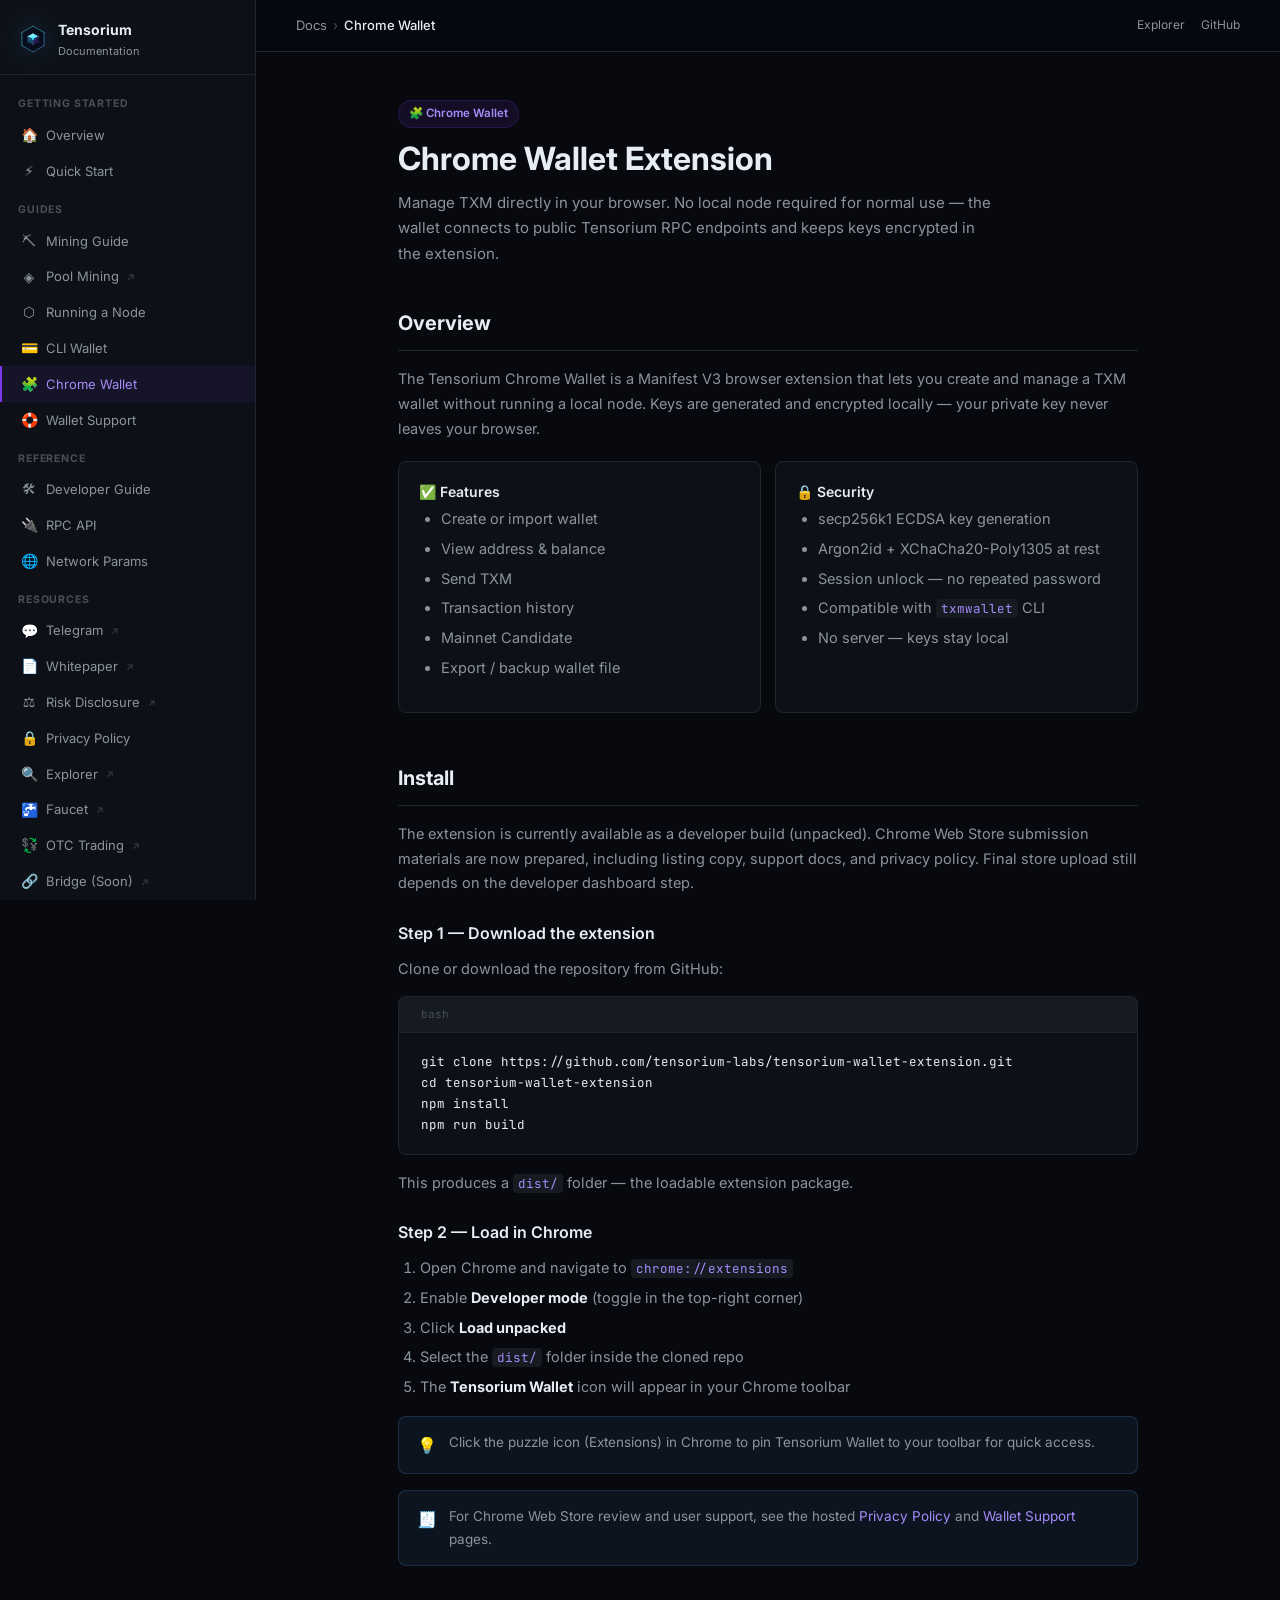
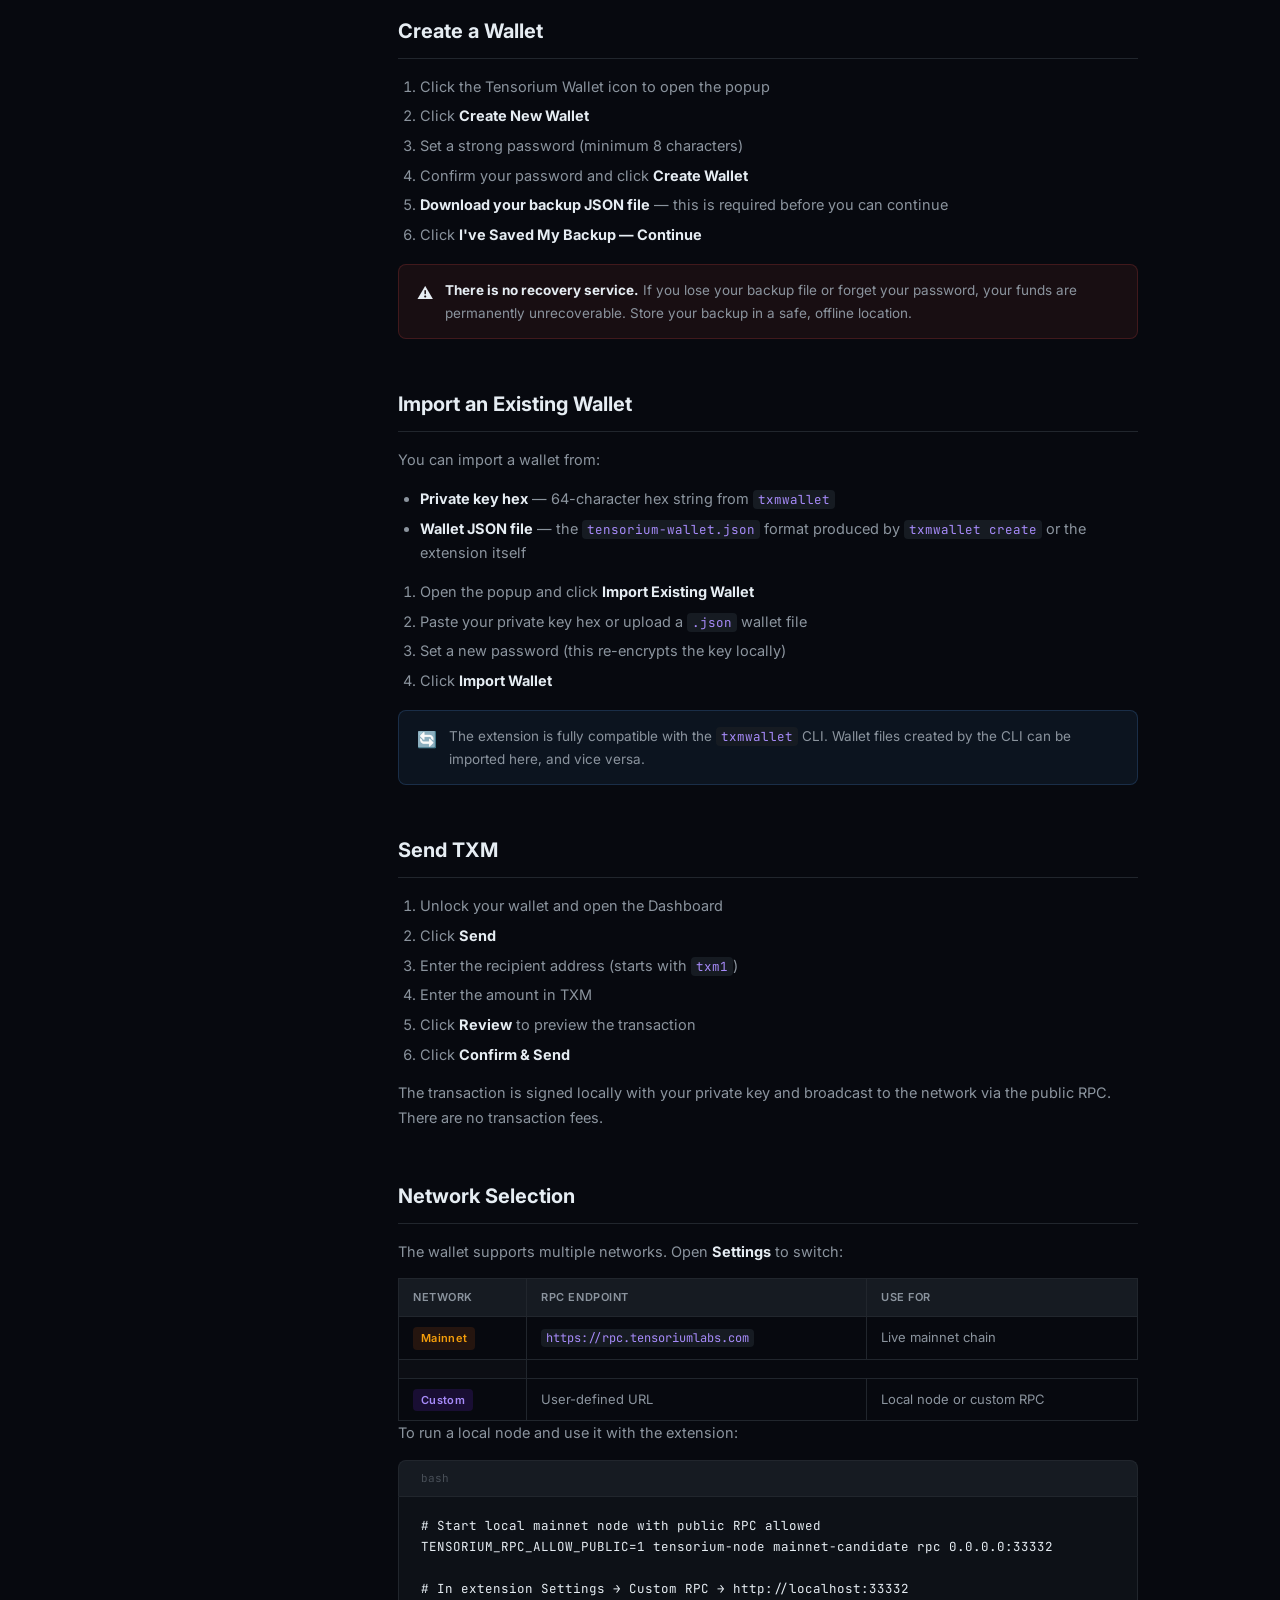
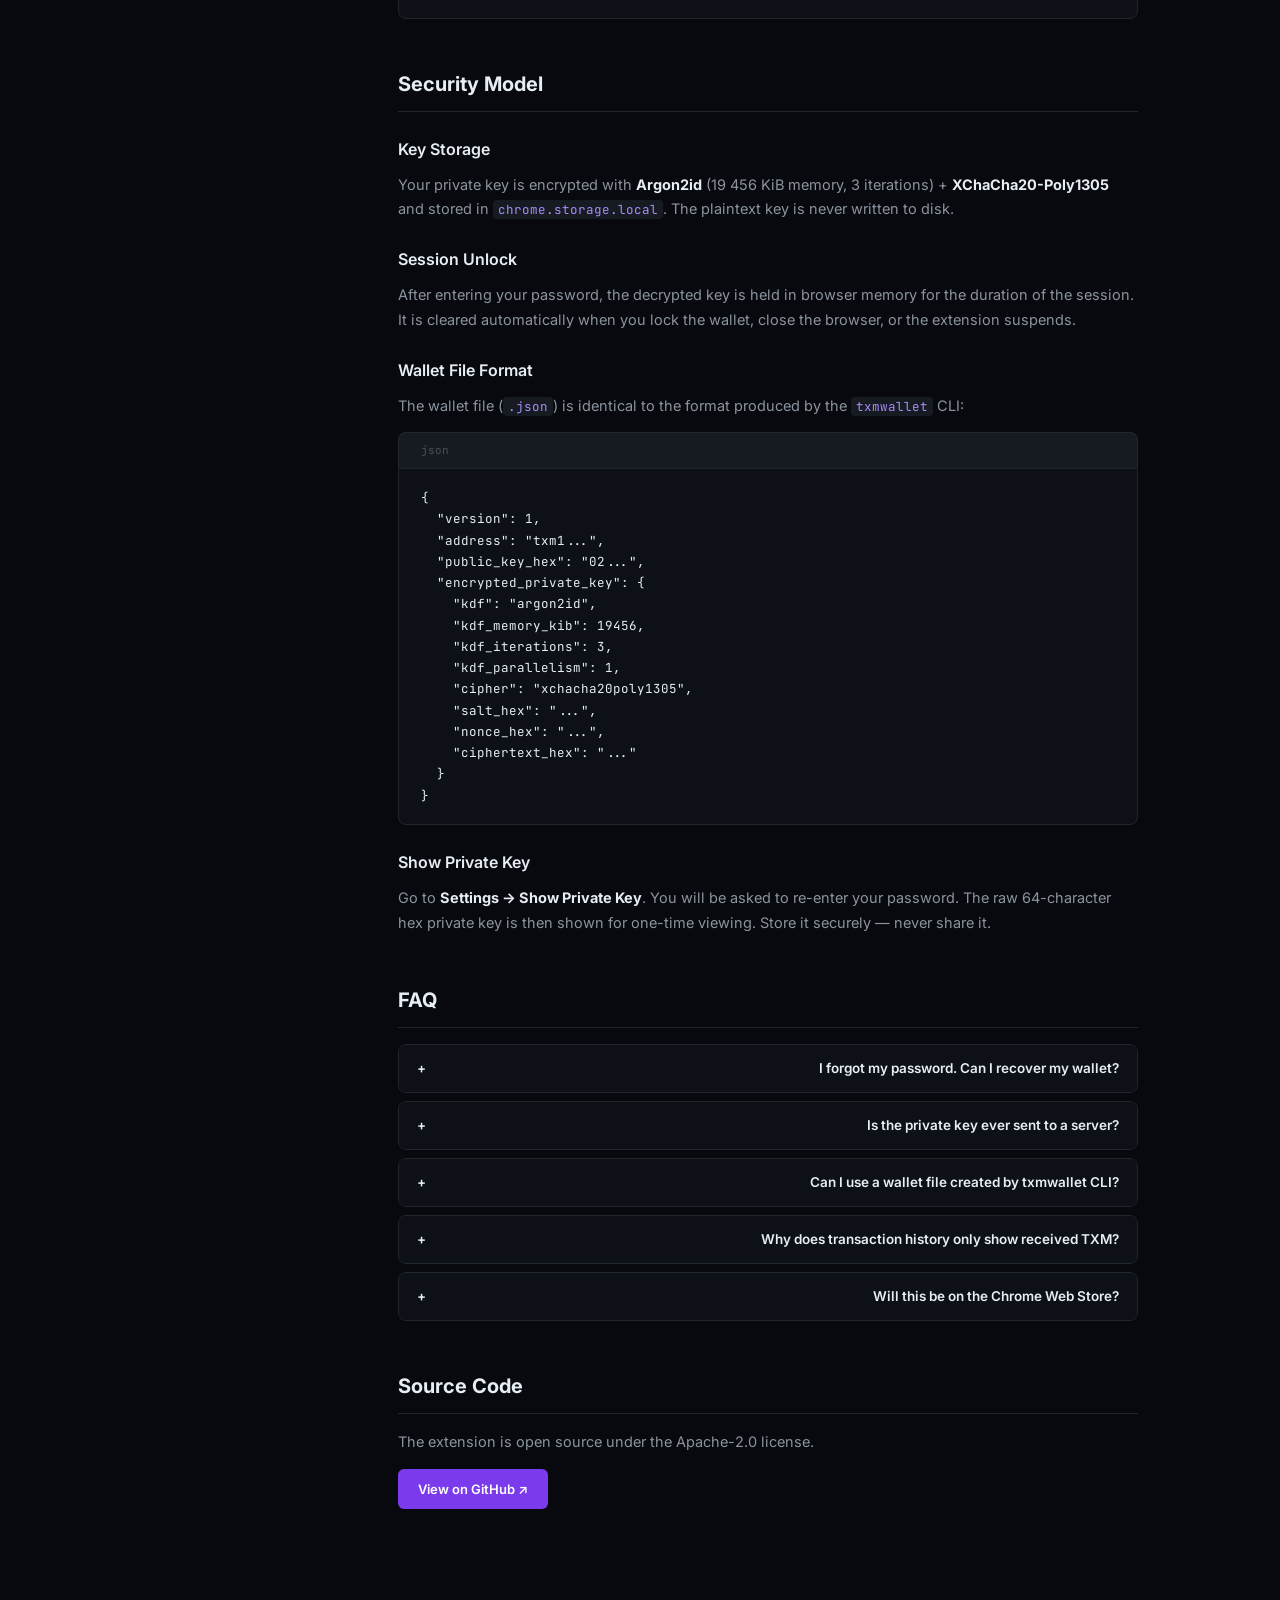
==== commit 1e03d2ef: "brand: adopt official Tensorium mark across docs" ====
--- a/chrome-wallet.html
+++ b/chrome-wallet.html
@@ -4,12 +4,12 @@
   <meta charset="UTF-8"><meta name="viewport" content="width=device-width, initial-scale=1.0">
   <title>Chrome Wallet — Tensorium Docs</title>
   <link rel="stylesheet" href="/css/style.css">
-  <link rel="icon" href="data:image/svg+xml,<svg xmlns='http://www.w3.org/2000/svg' viewBox='0 0 100 100'><text y='.9em' font-size='90'>⬡</text></svg>">
+  <link rel="icon" href="/assets/tensorium-mark.svg" type="image/svg+xml">
 </head>
 <body>
 <div class="layout">
 <aside class="sidebar">
-  <a href="/" class="sidebar-brand"><div class="brand-icon">⬡</div><div><div class="brand-name">Tensorium</div><div class="brand-sub">Documentation</div></div></a>
+  <a href="/" class="sidebar-brand"><img class="brand-icon" src="/assets/tensorium-mark.svg" alt="Tensorium"><div><div class="brand-name">Tensorium</div><div class="brand-sub">Documentation</div></div></a>
   <nav class="sidebar-nav"></nav>
   <div class="sidebar-footer">v0.3.3-mainnet</div>
 </aside>
--- a/css/style.css
+++ b/css/style.css
@@ -60,10 +60,10 @@
 
 .brand-icon {
   width: 30px; height: 30px;
-  background: linear-gradient(135deg, var(--primary), var(--primary-l));
-  border-radius: 7px;
-  display: flex; align-items: center; justify-content: center;
-  font-size: 15px; flex-shrink: 0;
+  display: block;
+  flex-shrink: 0;
+  object-fit: contain;
+  filter: drop-shadow(0 0 16px rgba(88, 166, 255, 0.2));
 }
 
 .brand-name { font-weight: 700; font-size: 14px; color: var(--text); }
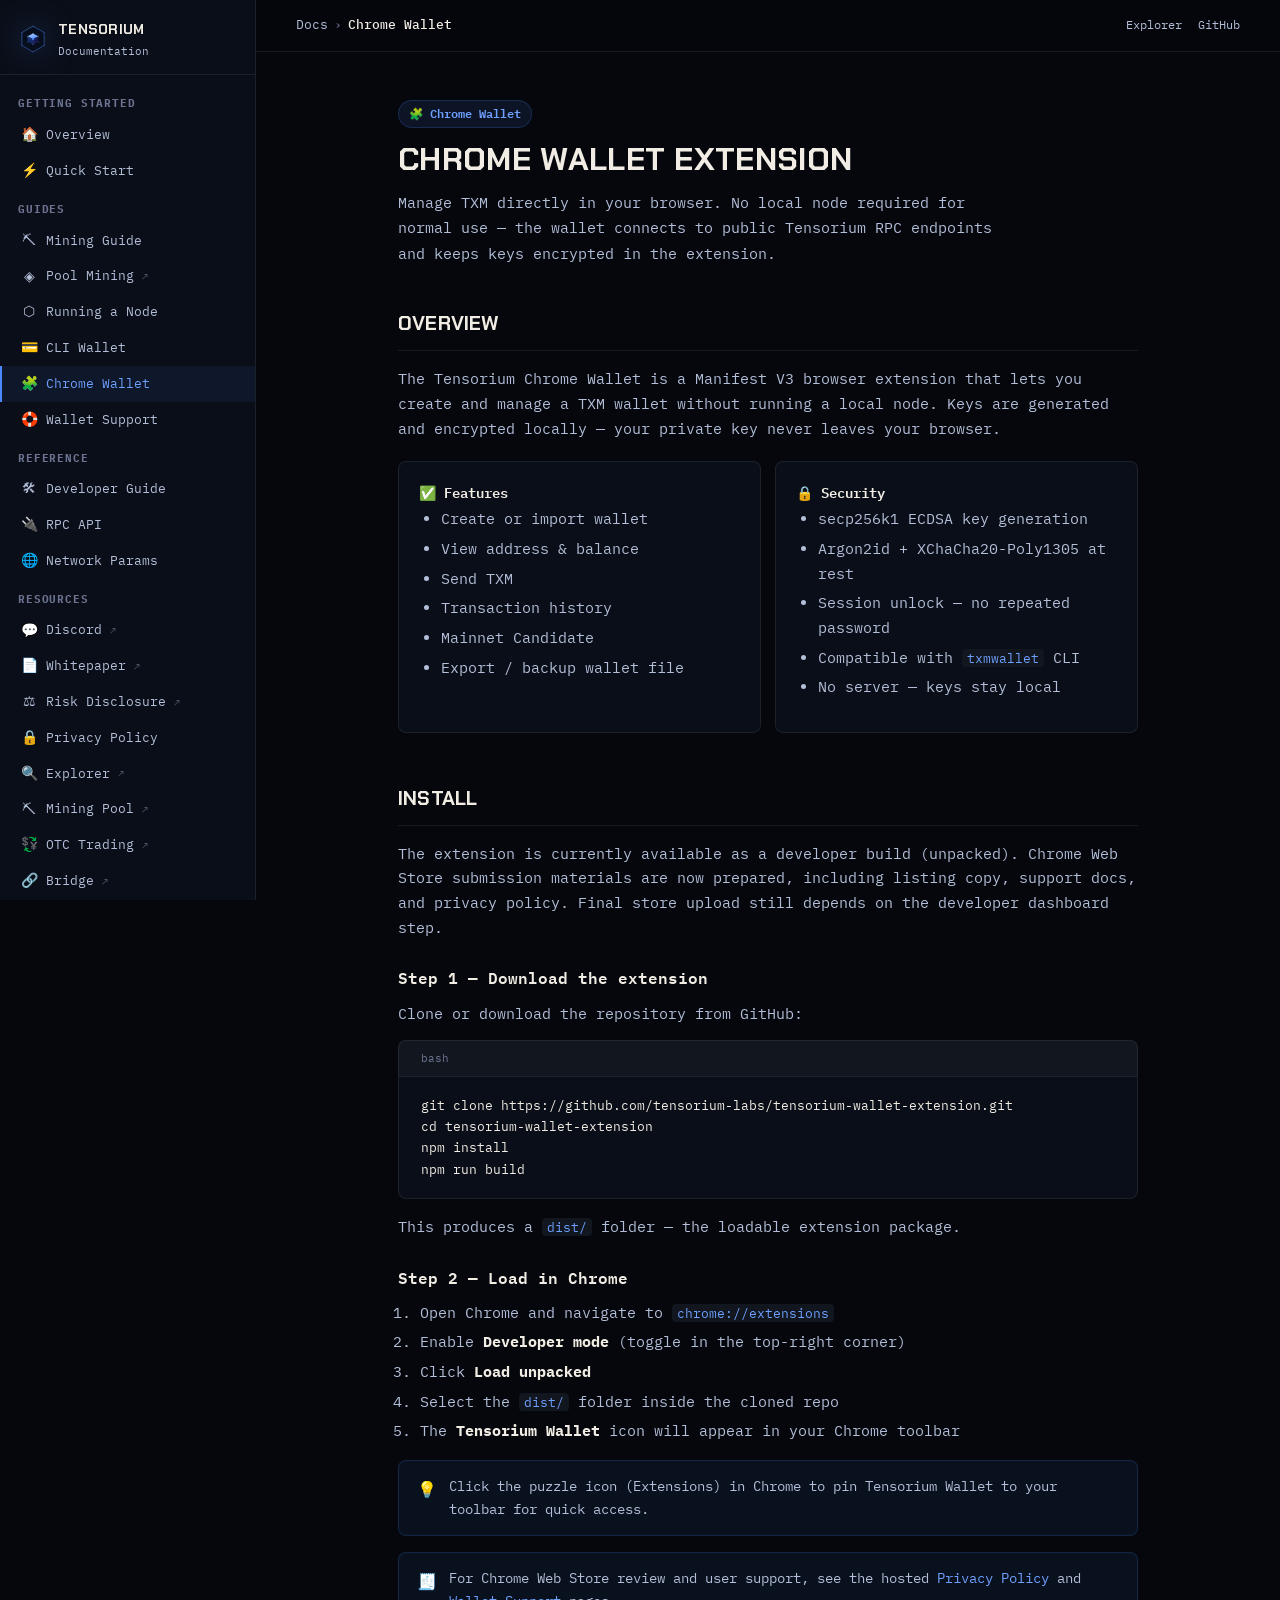
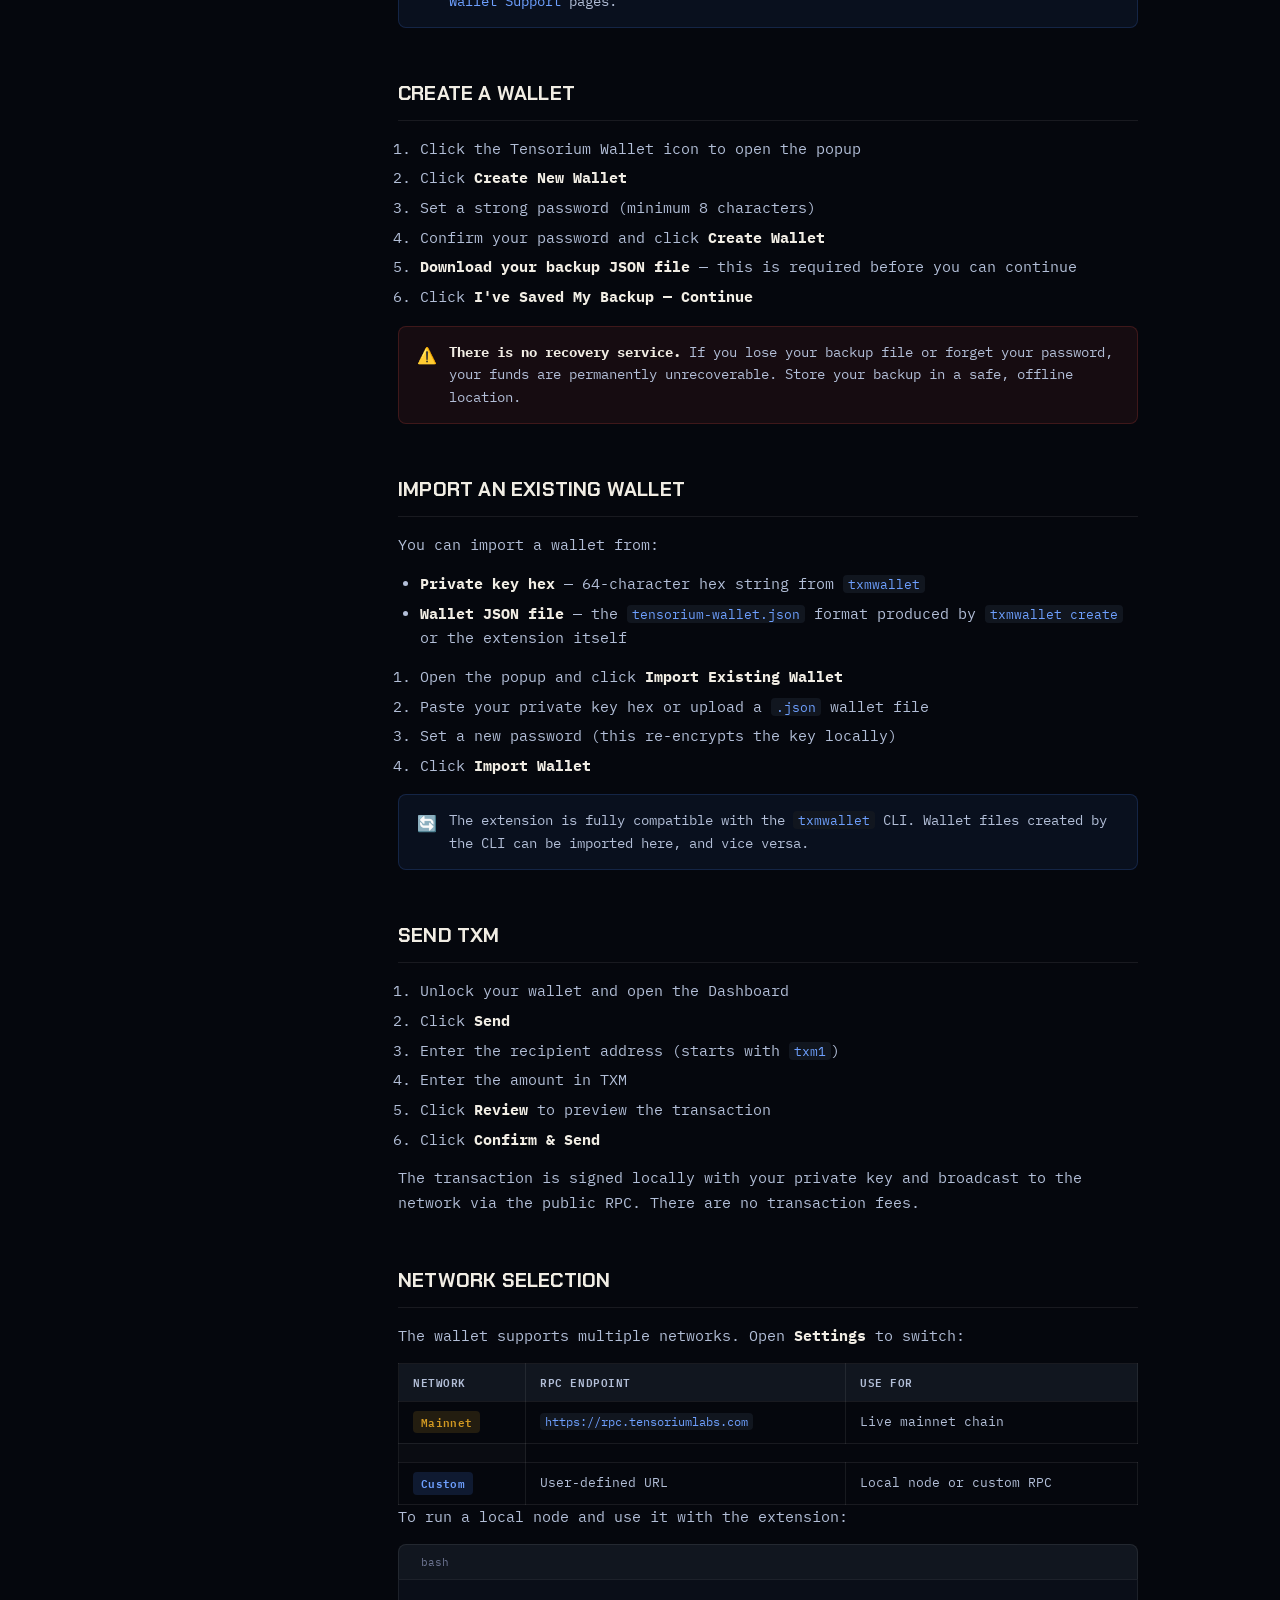
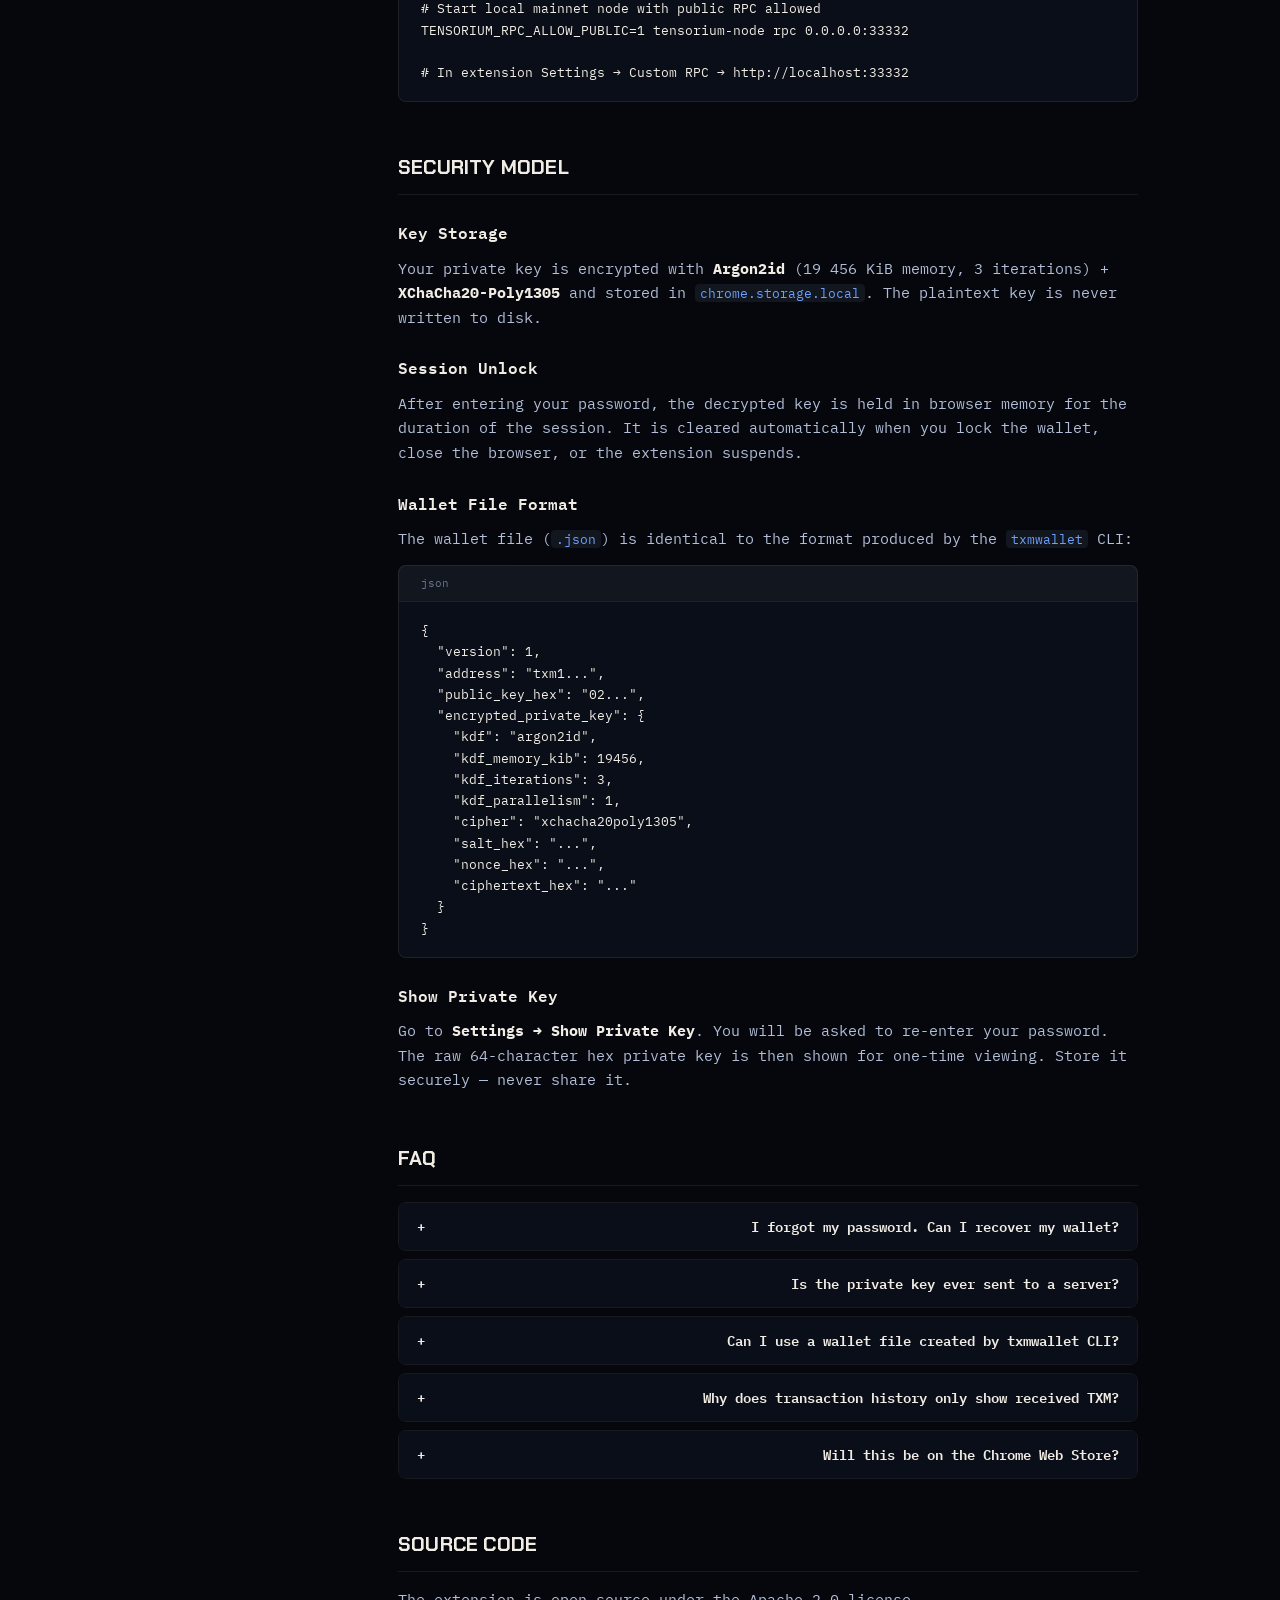
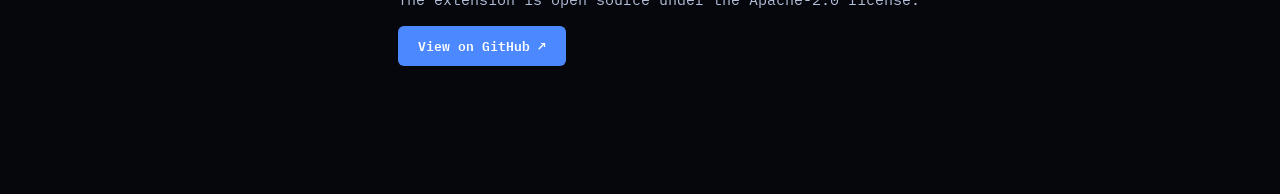
==== commit aaf08379: "docs: finish mainnet v1 cleanup and release links" ====
--- a/chrome-wallet.html
+++ b/chrome-wallet.html
@@ -11,7 +11,7 @@
 <aside class="sidebar">
   <a href="/" class="sidebar-brand"><img class="brand-icon" src="/assets/tensorium-mark.svg" alt="Tensorium"><div><div class="brand-name">Tensorium</div><div class="brand-sub">Documentation</div></div></a>
   <nav class="sidebar-nav"></nav>
-  <div class="sidebar-footer">v0.3.3-mainnet</div>
+  <div class="sidebar-footer">Mainnet v1 · TensorHash v1</div>
 </aside>
 <div class="main">
   <div class="topbar">
@@ -154,7 +154,7 @@
       <p>To run a local node and use it with the extension:</p>
       <div class="pre-header">bash</div>
       <pre># Start local mainnet node with public RPC allowed
-TENSORIUM_RPC_ALLOW_PUBLIC=1 tensorium-node mainnet-candidate rpc 0.0.0.0:33332
+TENSORIUM_RPC_ALLOW_PUBLIC=1 tensorium-node rpc 0.0.0.0:33332
 
 # In extension Settings → Custom RPC → http://localhost:33332</pre>
     </div>
--- a/css/style.css
+++ b/css/style.css
@@ -1,29 +1,31 @@
-@import url('https://fonts.googleapis.com/css2?family=Inter:wght@400;500;600;700&family=JetBrains+Mono:wght@400;500&display=swap');
+@import url('https://fonts.googleapis.com/css2?family=Chakra+Petch:wght@500;600;700&family=IBM+Plex+Mono:wght@400;500;600&display=swap');
 
 :root {
-  --bg:        #07090f;
-  --surface:   #0d1117;
-  --surface2:  #161b22;
-  --border:    #21262d;
-  --border2:   #30363d;
-  --primary:   #7c3aed;
-  --primary-l: #a78bfa;
-  --blue:      #58a6ff;
-  --green:     #3fb950;
-  --yellow:    #e3b341;
+  /* Tensorium official dark + electric-blue brand (matches tensoriumlabs.com) */
+  --bg:        #05070D;
+  --surface:   #0a0e18;
+  --surface2:  #11161f;
+  --border:    rgba(255,255,255,.08);
+  --border2:   rgba(76,136,255,.22);
+  --primary:   #4C88FF;
+  --primary-l: #6EA0FF;
+  --blue:      #4C88FF;
+  --green:     #39d98a;
+  --yellow:    #d29922;
   --red:       #f85149;
-  --text:      #e6edf3;
-  --text2:     #8b949e;
-  --text3:     #484f58;
+  --text:      #F1EDE4;
+  --text2:     #b3bfd8;
+  --text3:     #6b7390;
   --sidebar-w: 256px;
   --radius:    8px;
+  --font-heading: "Chakra Petch", sans-serif;
 }
 
 *, *::before, *::after { box-sizing: border-box; margin: 0; padding: 0; }
 html { scroll-behavior: smooth; }
 
 body {
-  font-family: 'Inter', system-ui, sans-serif;
+  font-family: 'IBM Plex Mono', ui-monospace, monospace;
   background: var(--bg);
   color: var(--text);
   font-size: 14.5px;
@@ -63,10 +65,10 @@
   display: block;
   flex-shrink: 0;
   object-fit: contain;
-  filter: drop-shadow(0 0 16px rgba(88, 166, 255, 0.2));
-}
-
-.brand-name { font-weight: 700; font-size: 14px; color: var(--text); }
+  filter: drop-shadow(0 0 16px rgba(76, 136, 255, 0.25));
+}
+
+.brand-name { font-family: var(--font-heading); text-transform: uppercase; letter-spacing: .02em; font-weight: 700; font-size: 14px; color: var(--text); }
 .brand-sub  { font-size: 11px; color: var(--text2); }
 
 .sidebar-nav { padding: 12px 0; flex: 1; }
@@ -90,7 +92,7 @@
   cursor: pointer;
 }
 .nav-item:hover { color: var(--text); background: var(--surface2); text-decoration: none; }
-.nav-item.active { color: var(--primary-l); border-left-color: var(--primary); background: rgba(124,58,237,.08); }
+.nav-item.active { color: var(--primary-l); border-left-color: var(--primary); background: rgba(76,136,255,.08); }
 .nav-item .nav-icon { font-size: 14px; width: 18px; text-align: center; flex-shrink: 0; }
 
 .sidebar-footer {
@@ -108,7 +110,7 @@
   display: flex; align-items: center;
   padding: 0 40px; height: 52px;
   border-bottom: 1px solid var(--border);
-  background: rgba(7,9,15,.8);
+  background: rgba(5,7,13,.8);
   backdrop-filter: blur(12px);
   position: sticky; top: 0; z-index: 10;
   gap: 12px;
@@ -134,13 +136,14 @@
 
 .page-tag {
   display: inline-flex; align-items: center; gap: 6px;
-  background: rgba(124,58,237,.1); color: var(--primary-l);
-  border: 1px solid rgba(124,58,237,.2);
+  background: rgba(76,136,255,.1); color: var(--primary-l);
+  border: 1px solid rgba(76,136,255,.2);
   padding: 3px 10px; border-radius: 20px;
   font-size: 11.5px; font-weight: 600; margin-bottom: 12px;
 }
 
 .page-title {
+  font-family: var(--font-heading); text-transform: uppercase; letter-spacing: .01em;
   font-size: 32px; font-weight: 700; line-height: 1.2; margin-bottom: 12px;
   background: linear-gradient(135deg, var(--text) 60%, var(--primary-l));
   -webkit-background-clip: text; -webkit-text-fill-color: transparent;
@@ -154,6 +157,7 @@
 .section { margin-bottom: 48px; scroll-margin-top: 72px; }
 
 h2 {
+  font-family: var(--font-heading); text-transform: uppercase; letter-spacing: .01em;
   font-size: 20px; font-weight: 700; color: var(--text);
   margin-bottom: 16px; padding-bottom: 10px;
   border-bottom: 1px solid var(--border);
@@ -185,7 +189,7 @@
   border-radius: var(--radius);
   padding: 18px 22px;
   overflow-x: auto;
-  font-family: 'JetBrains Mono', monospace;
+  font-family: 'IBM Plex Mono', monospace;
   font-size: 12.5px; line-height: 1.7;
   color: var(--text); margin: 16px 0;
   position: relative;
@@ -198,7 +202,7 @@
   border-radius: var(--radius) var(--radius) 0 0;
   padding: 8px 22px;
   font-size: 11px; color: var(--text3);
-  font-family: 'JetBrains Mono', monospace;
+  font-family: 'IBM Plex Mono', monospace;
   display: flex; align-items: center; justify-content: space-between;
 }
 
@@ -209,7 +213,7 @@
 }
 
 code {
-  font-family: 'JetBrains Mono', monospace;
+  font-family: 'IBM Plex Mono', monospace;
   font-size: 12.5px; background: var(--surface2);
   padding: 1px 5px; border-radius: 4px;
   color: var(--primary-l);
@@ -236,7 +240,7 @@
 }
 td:first-child { color: var(--text); font-weight: 500; }
 td code { font-size: 12px; }
-tr:nth-child(even) td { background: rgba(255,255,255,.018); }
+tr:nth-child(even) td { background: rgba(255,255,255,.02); }
 
 /* ── Callouts ─────────────────────────────────────────────────────────���──── */
 
@@ -248,9 +252,9 @@
 .callout-icon { font-size: 16px; flex-shrink: 0; margin-top: 1px; }
 .callout-body { color: var(--text2); }
 .callout-body strong { color: var(--text); }
-.callout-info    { background: rgba(88,166,255,.07);  border: 1px solid rgba(88,166,255,.18); }
-.callout-warn    { background: rgba(227,179,65,.07);  border: 1px solid rgba(227,179,65,.18); }
-.callout-success { background: rgba(63,185,80,.07);   border: 1px solid rgba(63,185,80,.18); }
+.callout-info    { background: rgba(76,136,255,.07);   border: 1px solid rgba(76,136,255,.18); }
+.callout-warn    { background: rgba(210,153,34,.07);    border: 1px solid rgba(210,153,34,.18); }
+.callout-success { background: rgba(57,217,138,.07);   border: 1px solid rgba(57,217,138,.18); }
 .callout-danger  { background: rgba(248,81,73,.07);   border: 1px solid rgba(248,81,73,.18); }
 
 /* ── Steps ───────────────────────────────────────────────────────────────── */
@@ -265,8 +269,8 @@
 
 .step-num {
   width: 28px; height: 28px; border-radius: 50%;
-  background: rgba(124,58,237,.15); color: var(--primary-l);
-  border: 1px solid rgba(124,58,237,.3);
+  background: rgba(76,136,255,.15); color: var(--primary-l);
+  border: 1px solid rgba(76,136,255,.3);
   display: flex; align-items: center; justify-content: center;
   font-size: 13px; font-weight: 700; flex-shrink: 0; margin-top: 1px;
 }
@@ -299,7 +303,7 @@
   padding: 10px 0; gap: 16px;
 }
 .param-row:first-child { border-top: 1px solid var(--border); }
-.param-key  { font-family: 'JetBrains Mono', monospace; font-size: 12.5px; color: var(--primary-l); }
+.param-key  { font-family: 'IBM Plex Mono', monospace; font-size: 12.5px; color: var(--primary-l); }
 .param-val  { font-size: 13px; color: var(--text2); }
 
 /* ── FAQ ─────────────────────────────────────────────────────────────────── */
@@ -331,9 +335,9 @@
 
 /* ── Badges ──────────────────────────────────────────────────────────────── */
 .badge { display: inline-block; padding: 2px 8px; border-radius: 4px; font-size: 11px; font-weight: 600; letter-spacing: .03em; }
-.badge-green  { background: #14532d44; color: #22c55e; }
-.badge-yellow { background: #78350f44; color: #f59e0b; }
-.badge-purple { background: #4c1d9544; color: #a78bfa; }
+.badge-green  { background: rgba(57,217,138,.15); color: #39d98a; }
+.badge-yellow { background: rgba(210,153,34,.15); color: #d29922; }
+.badge-purple { background: rgba(76,136,255,.15); color: #6EA0FF; }
 
 /* ── Button ──────────────────────────────────────────────────────────────── */
 .btn { display: inline-block; background: var(--primary); color: #fff; padding: 9px 20px; border-radius: 6px; font-size: 13px; font-weight: 600; text-decoration: none; transition: opacity .15s; }
